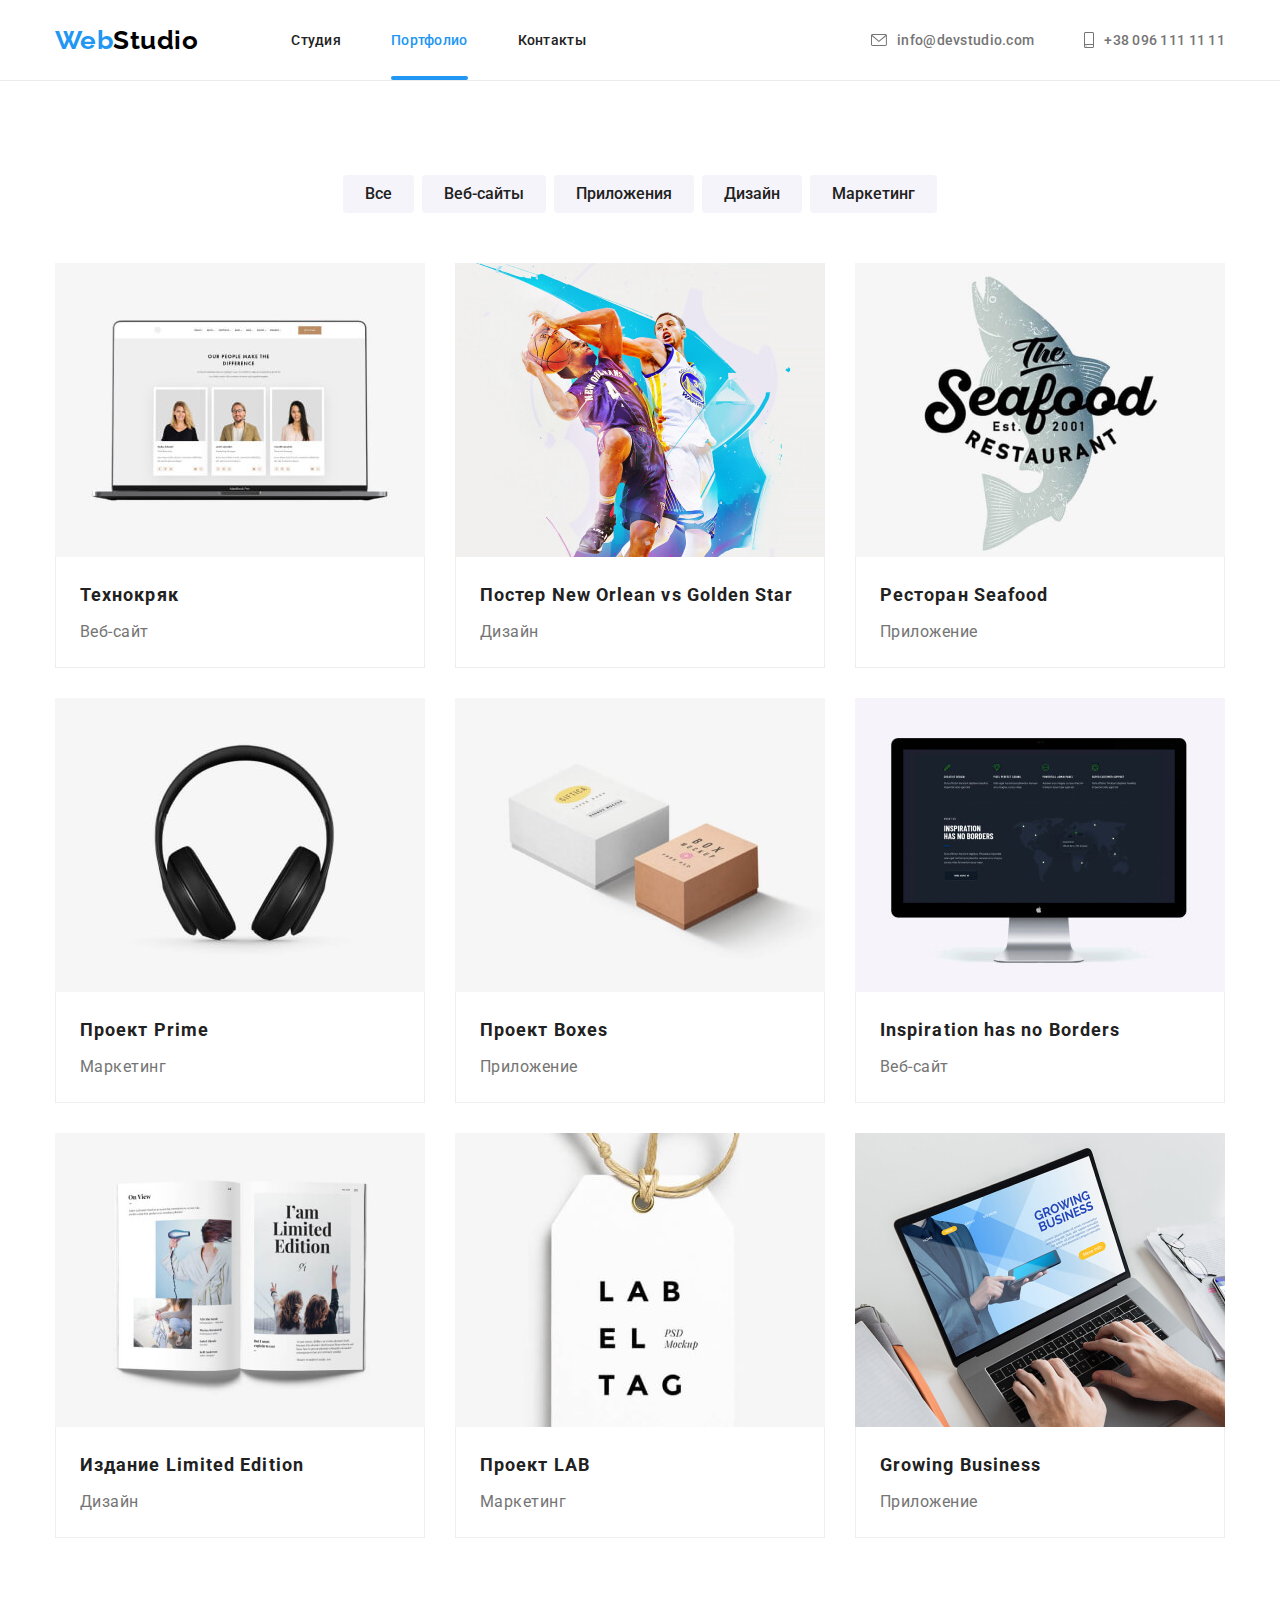
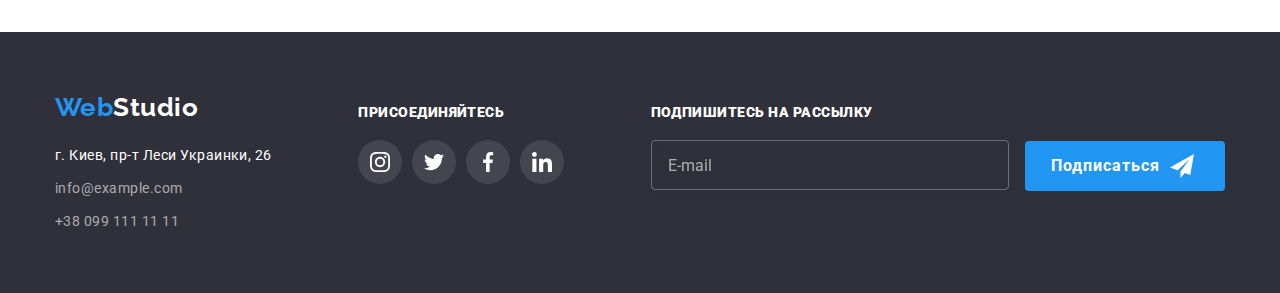
==== portfolio.html @ c1cb2817 "first commit" ====
<!DOCTYPE html>
<html lang="ru">

<head>
  <meta charset="UTF-8" />
  <meta name="viewport" content="width=device-width, initial-scale=1.0" />
  <title>WebStudio</title>
  <link rel="stylesheet" href="https://cdnjs.cloudflare.com/ajax/libs/modern-normalize/1.0.0/modern-normalize.css">
  <link href="https://fonts.googleapis.com/css2?family=Raleway:wght@700&family=Roboto:wght@400;500;700;900&display=swap"
    rel="stylesheet">
  <link rel="stylesheet" href="./css/portfolio.min.css">
</head>

<body>
  <!-- Header -->
  <header class="header">
    <div class="container">
      <nav class="site-nav">
        <a class="logo" href="./index.html" aria-label="логотип вэб студии">Web<span
            class="logo-header">Studio</span></a>
        <ul class="list list-nav">
          <li class="item">
            <a class="link not-current" href="./index.html">Студия</a>
          </li>
          <li class="item">
            <a class="link current" href="./portfolio.html">Портфолио</a>
          </li>
          <li class="item">
            <a class="link not-current" href="">Контакты</a>
          </li>
        </ul>
      </nav>
      <address class="address address-link">
        <ul class="list address-list">
          <li class="item">
            <a class="link" href="mailto:info@devstudio.com">
              <svg class="header-icon" width="16" height="12">
                <use href="./images/sprite.svg#mail"></use>
              </svg>
              info@devstudio.com
            </a>
          </li>
          <li class="item">
            <a class="link" href="tel:+380961111111">
              <svg class="header-icon" width="10" height="16">
                <use href="./images/sprite.svg#phone"></use>
              </svg>
              +38 096 111 11 11
            </a>
          </li>
        </ul>
      </address>
    </div>
  </header>
  <!-- End header -->
  <main>
    <!-- Portfolio -->
    <section class="section">
      <div class="container">
        <h1 class="visually-hidden">Портфолио</h1>
        <ul class="list portfolio-filtrs">
          <li class="item"><button class="button-portfolio" aria-label="Все" type="button">Все</button></li>
          <li class="item"><button class="button-portfolio" aria-label="Веб-сайты" type="button">Веб-сайты</button></li>
          <li class="item"><button class="button-portfolio" aria-label="Приложения" type="button">Приложения</button>
          </li>
          <li class="item"><button class="button-portfolio" aria-label="Дизайн" type="button">Дизайн</button></li>
          <li class="item"><button class="button-portfolio" aria-label="Маркетинг" type="button">Маркетинг</button></li>
        </ul>
        <ul class="list portfolio-list">
          <li class="item">
            <a class="link portfolio-link" href="" target="_blank" aria-label="Веб-сайт Технокряк">
              <div class="portfolio-wrapper">
                <img src="./images/portfolio/tehnokryak.jpg" alt="Веб-сайт Технокряк" width="370" height="294" />
                <div class="overlay">
                  <p>
                    Технокряк это современная площадка распространения коронавируса. Компании используют эту платформу
                    для
                    цифрового
                    шпионажа и атак на защищённые сервера конкурентов.
                  </p>
                </div>
              </div>
              <div class="portfolio-card">
                <h2 class="portfolio-title">Технокряк</h2>
                <p class="portfolio-subtitle">Веб-сайт</p>
              </div>
            </a>
          </li>
          <li class="item">
            <a class="link portfolio-link" href="" target="_blank"
              aria-label="Дизайн постера под матч баскетбольных команд">
              <div class="portfolio-wrapper">
                <img src="./images/portfolio/poster.jpg" alt="постер матча баскетбольных команд" width="370"
                  height="294" />
                <div class="overlay">
                  <p>
                    Lorem ipsum dolor sit amet consectetur adipisicing elit. Nemo repellat commodi repudiandae sapiente
                    ipsam sed laudantium maiores unde odit ut inventore, nihil nam possimus? Suscipit.
                  </p>
                </div>
              </div>
              <div class="portfolio-card">
                <h2 class="portfolio-title">Постер <span lang="en">New Orlean vs Golden Star</span></h2>
                <p class="portfolio-subtitle">Дизайн</p>
              </div>
            </a>
          </li>
          <li class="item">
            <a class="link portfolio-link" href="" target="_blank"
              aria-label="разработка приложения для ресторана морской еды">
              <div class="portfolio-wrapper">
                <img src="./images/portfolio/restaurant.jpg" alt="эмблема ресторана морской еды" width="370"
                  height="294" />
                <div class="overlay">
                  <p>Lorem ipsum dolor sit, amet consectetur adipisicing elit. Possimus dolor eaque eum sapiente minima
                    ipsa odit! Unde laboriosam perferendis deleniti ex, fugit laborum! Debitis, voluptatem asperiores.
                  </p>
                </div>
              </div>
              <div class="portfolio-card">
                <h2 class="portfolio-title">Ресторан <span lang="en">Seafood</span></h2>
                <p class="portfolio-subtitle">Приложение</p>
              </div>
            </a>
          </li>
          <li class="item">
            <a class="link portfolio-link" href="" target="_blank" aria-label="разработка маркетинга для проекта прайм">
              <div class="portfolio-wrapper">
                <img src="./images/portfolio/prime.jpg" alt="фото наушников" width="370" height="294" />
                <div class="overlay">
                  <p>Lorem ipsum dolor sit amet consectetur adipisicing elit. Dolor, excepturi error aspernatur,
                    voluptatibus, deleniti nihil in voluptate ex sunt earum iste minus consequuntur nam quidem repellat.
                  </p>
                </div>
              </div>
              <div class="portfolio-card">
                <h2 class="portfolio-title">Проект <span lang="en">Prime</span> </h2>
                <p class="portfolio-subtitle">Маркетинг</p>
              </div>
            </a>
          </li>
          <li class="item">
            <a class="link portfolio-link" href="" target="_blank"
              aria-label="разработка приложения для дизайна коробок">
              <div class="portfolio-wrapper">
                <img src="./images/portfolio/boxes.jpg" alt="фото дизайнерский коробок" width="370" height="294" />
                <div class="overlay">
                  <p>Lorem ipsum dolor sit amet consectetur adipisicing elit. Maxime repellendus consequatur quasi
                    beatae ea officiis debitis, ullam soluta. Quas atque est a fugit, sunt omnis assumenda?</p>
                </div>
              </div>
              <div class="portfolio-card">
                <h2 class="portfolio-title">Проект <span lang="en">Boxes</span></h2>
                <p class="portfolio-subtitle">Приложение</p>
              </div>
            </a>
          </li>
          <li class="item">
            <a class="link portfolio-link" href="" target="_blank" aria-label="разработка коропоративного вэб сайта">
              <div class="portfolio-wrapper">
                <img src="./images/portfolio/inspiration.jpg" alt="разработка вэб сайта" width="370" height="294" />
                <div class="overlay">
                  <p>Lorem ipsum dolor sit amet consectetur adipisicing elit. Nulla minus perferendis quos atque
                    similique veritatis pariatur temporibus id iste? Inventore earum dolore eum, quas ipsum dicta.</p>
                </div>
              </div>
              <div class="portfolio-card">
                <h2 class="portfolio-title" lang="en">Inspiration has no Borders</h2>
                <p class="portfolio-subtitle">Веб-сайт</p>
              </div>
            </a>
          </li>
          <li class="item">
            <a class="link portfolio-link" href="" target="_blank" aria-label="разработка дизайна книги">
              <div class="portfolio-wrapper">
                <img src="./images/portfolio/limited-edition.jpg" alt="дизайн книги" width="370" height="294" />
                <div class="overlay">
                  <p>Lorem ipsum dolor sit amet consectetur adipisicing elit. Ducimus, dolorum amet culpa totam porro
                    laborum distinctio reiciendis laboriosam ut maiores quo odit rerum beatae harum animi.</p>
                </div>
              </div>
              <div class="portfolio-card">
                <h2 class="portfolio-title">Издание <span lang="en">Limited Edition</span></h2>
                <p class="portfolio-subtitle">Дизайн</p>
              </div>
            </a>
          </li>
          <li class="item">
            <a class="link portfolio-link" href="" target="_blank" aria-label="разработка маркетингового проэкта лаб">
              <div class="portfolio-wrapper">
                <img src="./images/portfolio/lab.jpg" alt="дизайн маркетингового проекта" width="370" height="294" />
                <div class="overlay">
                  <p>Lorem ipsum dolor sit amet consectetur adipisicing elit. Vitae tenetur quis animi natus id quidem
                    ab dolor, iure rerum maiores quo sit unde incidunt fuga hic!</p>
                </div>
              </div>
              <div class="portfolio-card">
                <h2 class="portfolio-title">Проект <span lang="en">LAB</span></h2>
                <p class="portfolio-subtitle">Маркетинг</p>
              </div>
            </a>
          </li>
          <li class="item">
            <a class="link portfolio-link" href="" target="_blank" aria-label="разработка бизнесс приложения">
              <div class="portfolio-wrapper">
                <img src="./images/portfolio/crowing-business.jpg" alt="разработка приложения для бизнесса" width="370"
                  height="294" />
                <div class="overlay">
                  <p>Lorem ipsum dolor sit amet consectetur adipisicing elit. Incidunt modi consectetur, ad odio,
                    reiciendis non nobis accusamus quam voluptas distinctio ipsa. Eius qui nesciunt quisquam
                    exercitationem.</p>
                </div>
              </div>
              <div class="portfolio-card">
                <h2 class="portfolio-title" lang="en">Growing Business</h2>
                <p class="portfolio-subtitle">Приложение</p>
              </div>
            </a>
          </li>
        </ul>
      </div>
    </section>
  </main>
  <!-- Footer -->
  <footer class="footer">
    <div class="container">
      <div class="footer-address">
        <a class="logo" href="./index.html" aria-label="логотип вэб студии">Web<span
            class="logo-footer">Studio</span></a>
        <address class="address">
          <ul class="list">
            <li class="item">
              <a class="link map" href="https://goo.gl/maps/pGN7DzXUrCDLFUqRA" target="_blank">г. Киев, пр-т Леси
                Украинки,
                26</a>
            </li>
            <li class="item">
              <a class="link" href="mailto:info@example.com">info@example.com</a>
            </li>
            <li class="item">
              <a class="link" href="tel:+380991111111">+38 099 111 11 11</a>
            </li>
          </ul>
        </address>
      </div>
      <div class="footer-social-list">
        <h2 class="footer-subtitle">
          <b>присоединяйтесь</b>
        </h2>
        <ul class="list footer-list">
          <li class="item">
            <a class=" link footer-social-link" href="https://www.instagram.com/?hl=uk" target="_blank">
              <svg class="footer-link-svg">
                <use href="./images/sprite.svg#instagram"></use>
              </svg>
            </a>
          </li>
          <li class="item">
            <a class=" link footer-social-link" href="https://twitter.com/?lang=uk" target="_blank">
              <svg class="footer-link-svg">
                <use href="./images/sprite.svg#twitter"></use>
              </svg>
            </a>
          </li>
          <li class="item">
            <a class=" link footer-social-link" href="https://uk-ua.facebook.com/" target="_blank">
              <svg class="footer-link-svg">
                <use href="./images/sprite.svg#facebook"></use>
              </svg>
            </a>
          </li>
          <li class="item">
            <a class=" link footer-social-link" href="https://www.linkedin.com/" target="_blank">
              <svg class="footer-link-svg">
                <use href="./images/sprite.svg#linkedin"></use>
              </svg>
            </a>
          </li>
        </ul>
      </div>
      <div class="footer-form">
        <h2 class="footer-subtitle">
          <b>Подпишитесь на рассылку</b>
        </h2>
        <div class="footer-wrapper">
          <form action="#">
            <label>
              <input class="form-input" type="email" name="mail" placeholder="E-mail">
            </label>
            <button class="button" type="submit">Подписаться</button>
          </form>
        </div>
      </div>
    </div>
  </footer>
  <!-- End footer -->
</body>

</html>
---- css/portfolio.min.css ----
body{font-family:"Roboto",sans-serif;font-style:normal;letter-spacing:0.03em}.container,.button{margin-left:auto;margin-right:auto}.visually-hidden{position:absolute;width:1px;height:1px;margin:-1px;border:0;padding:0;white-space:nowrap;clip-path:inset(100%);clip:rect(0 0 0 0);overflow:hidden}*,*::before,*::after{margin:0;padding:0}body{font-family:"Roboto",sans-serif}img{display:block}.list{list-style:none}.link{text-decoration:none}.address{font-style:normal}.section{padding-top:94px;padding-bottom:94px;background-color:#fff}.container{max-width:1200px;padding-right:15px;padding-left:15px}.logo{font-family:"Raleway",sans-serif;font-weight:700;font-size:26px;line-height:1.19231;color:#2196f3;text-decoration:none}.logo-header{color:#000000}.logo-footer{color:#fff}.title{font-weight:700;font-size:36px;line-height:1.16667;text-align:center;color:#212121;margin-bottom:50px}.button{display:block;background-color:#2196f3;font-weight:700;font-size:16px;line-height:1.875;letter-spacing:0.06em;padding:10px 32px;border-radius:4px;border:none;color:#fff}.header{border-bottom:1px solid #ececec;background-color:#fff}.header .container{display:flex;align-items:center;justify-content:space-between}.header .logo{padding-top:20px;padding-bottom:20px;margin-top:auto;margin-bottom:auto;margin-right:93px}.site-nav{display:flex}.site-nav .link{display:block;padding-top:32px;color:#212121;font-weight:500;font-size:14px;line-height:1.14286;letter-spacing:0.02em;transition:color 250ms cubic-bezier(0.4, 0, 0.2, 1)}.site-nav .link.current{color:#2196f3}.site-nav .link.not-current{padding-bottom:32px}.site-nav .link:hover,.site-nav .link:focus{color:#2196f3}.list-nav{display:flex}.list-nav .current::after{content:"";display:block;height:4px;width:100%;margin-top:28px;background-color:#2196f3;border-radius:2px}.list-nav .item:not(:last-child){margin-right:50px}.address-list{display:flex;margin-left:auto}.address-list .item:not(:first-child){margin-left:50px}.address-list .link{display:flex;align-items:center;padding-top:20px;padding-bottom:20px;color:#757575;font-weight:500;font-size:14px;line-height:1.14286;letter-spacing:0.02em;transition:color 250ms cubic-bezier(0.4, 0, 0.2, 1)}.address-list .link:hover,.address-list .link:focus{color:#2196f3}.header-icon{margin-right:10px;fill:currentColor}.button-portfolio{display:block;color:#212121;background-color:#f5f4fa;font-weight:500;font-size:16px;line-height:1.625;padding:6px 22px;text-decoration:none;border-radius:4px;border:none;transition:background-color 250ms cubic-bezier(0.4, 0, 0.2, 1),color 250ms cubic-bezier(0.4, 0, 0.2, 1)}.button-portfolio:hover,.button-portfolio:focus{cursor:pointer;background-color:#2196f3;color:#fff}.portfolio-filtrs{display:flex;justify-content:center;margin-bottom:50px}.portfolio-filtrs .item:not(:last-child){margin-right:8px}.portfolio-list{display:flex;flex-wrap:wrap}.portfolio-list .item:not(:nth-last-child(-n+3)){margin-bottom:30px}.portfolio-list .item:not(:nth-child(3n)){margin-right:30px}.portfolio-title{margin-bottom:4px;font-weight:700;font-size:18px;line-height:2;letter-spacing:0.06em;color:#212121}.portfolio-subtitle{font-weight:400;font-size:16px;line-height:1.875;color:#757575}.portfolio-card{padding-top:20px;padding-right:24px;padding-left:24px;padding-bottom:20px;border-left:1px solid #eeeeee;border-right:1px solid #eeeeee;border-bottom:1px solid #eeeeee}.portfolio-link{transition:box-shadow 250ms cubic-bezier(0.4, 0, 0.2, 1)}.portfolio-link:hover,.portfolio-link:focus{display:block;box-shadow:0px 1px 1px rgba(0,0,0,0.12),0px 4px 4px rgba(0,0,0,0.06),1px 4px 6px rgba(0,0,0,0.16)}.portfolio-link:hover .overlay,.portfolio-link:focus .overlay{transform:translateY(0%);opacity:1}.portfolio-wrapper{position:relative;overflow:hidden}.overlay{position:absolute;top:0;left:0;right:0;bottom:0;transform:translateY(100%);transition:transform 250ms cubic-bezier(0.4, 0, 0.2, 1),opacity 250ms cubic-bezier(0.4, 0, 0.2, 1);opacity:0;pointer-events:none;padding:63px 24px;background-color:rgba(33,150,243,0.9)}.overlay p{font-weight:400;font-size:18px;line-height:1.55556;color:#fff}.footer{background-color:#2f303a}.footer .container{display:flex;justify-content:space-between}.footer .logo{display:block;margin-bottom:20px}.footer .item:not(:last-child){margin-bottom:9px}.footer .link{font-weight:400;font-size:14px;line-height:1.71429;color:rgba(255,255,255,0.6)}.footer .link.map{color:#fff}.footer .form-input{width:358px;height:50px;padding:15px 16px;background-color:transparent;border:1px solid rgba(255,255,255,0.3);filter:drop-shadow(0px 4px 4px rgba(0,0,0,0.15));border-radius:4px;color:#fff;margin-right:12px}.footer .form-input::placeholder{color:rgba(255,255,255,0.6)}.footer .form-input:focus{background-color:transparent;border:1px solid rgba(255,255,255,0.3);filter:drop-shadow(0px 4px 4px rgba(0,0,0,0.15));border-radius:4px;color:#fff}.footer .button{width:200px;display:inline-flex;align-items:center;padding:10px 26px}.footer .button::after{content:"";width:24px;height:24px;background-image:url(../images/icon-send.svg);background-repeat:no-repeat;margin-left:10px}.footer-address{padding-top:60px;padding-bottom:60px}.footer-subtitle{display:block;margin-bottom:20px;text-transform:uppercase;font-weight:700;font-size:14px;line-height:1.14286;color:#fff}.footer-list{display:flex;justify-content:space-between}.footer-social-list{padding-top:72px;padding-bottom:100px}.footer-social-list .item:not(:last-child){margin-right:10px}.footer-link-svg{width:20px;height:20px;fill:#fff}.footer-social-link{display:flex;align-items:center;justify-content:center;width:44px;height:44px;background:rgba(255,255,255,0.1);border-radius:50%;transition:background-color 250ms cubic-bezier(0.4, 0, 0.2, 1)}.footer-social-link:hover,.footer-social-link:focus{background-color:#2196f3}.footer-form{padding-top:72px;padding-bottom:94px}.footer-wrapper{display:flex}
/*# sourceMappingURL=portfolio.min.css.map */
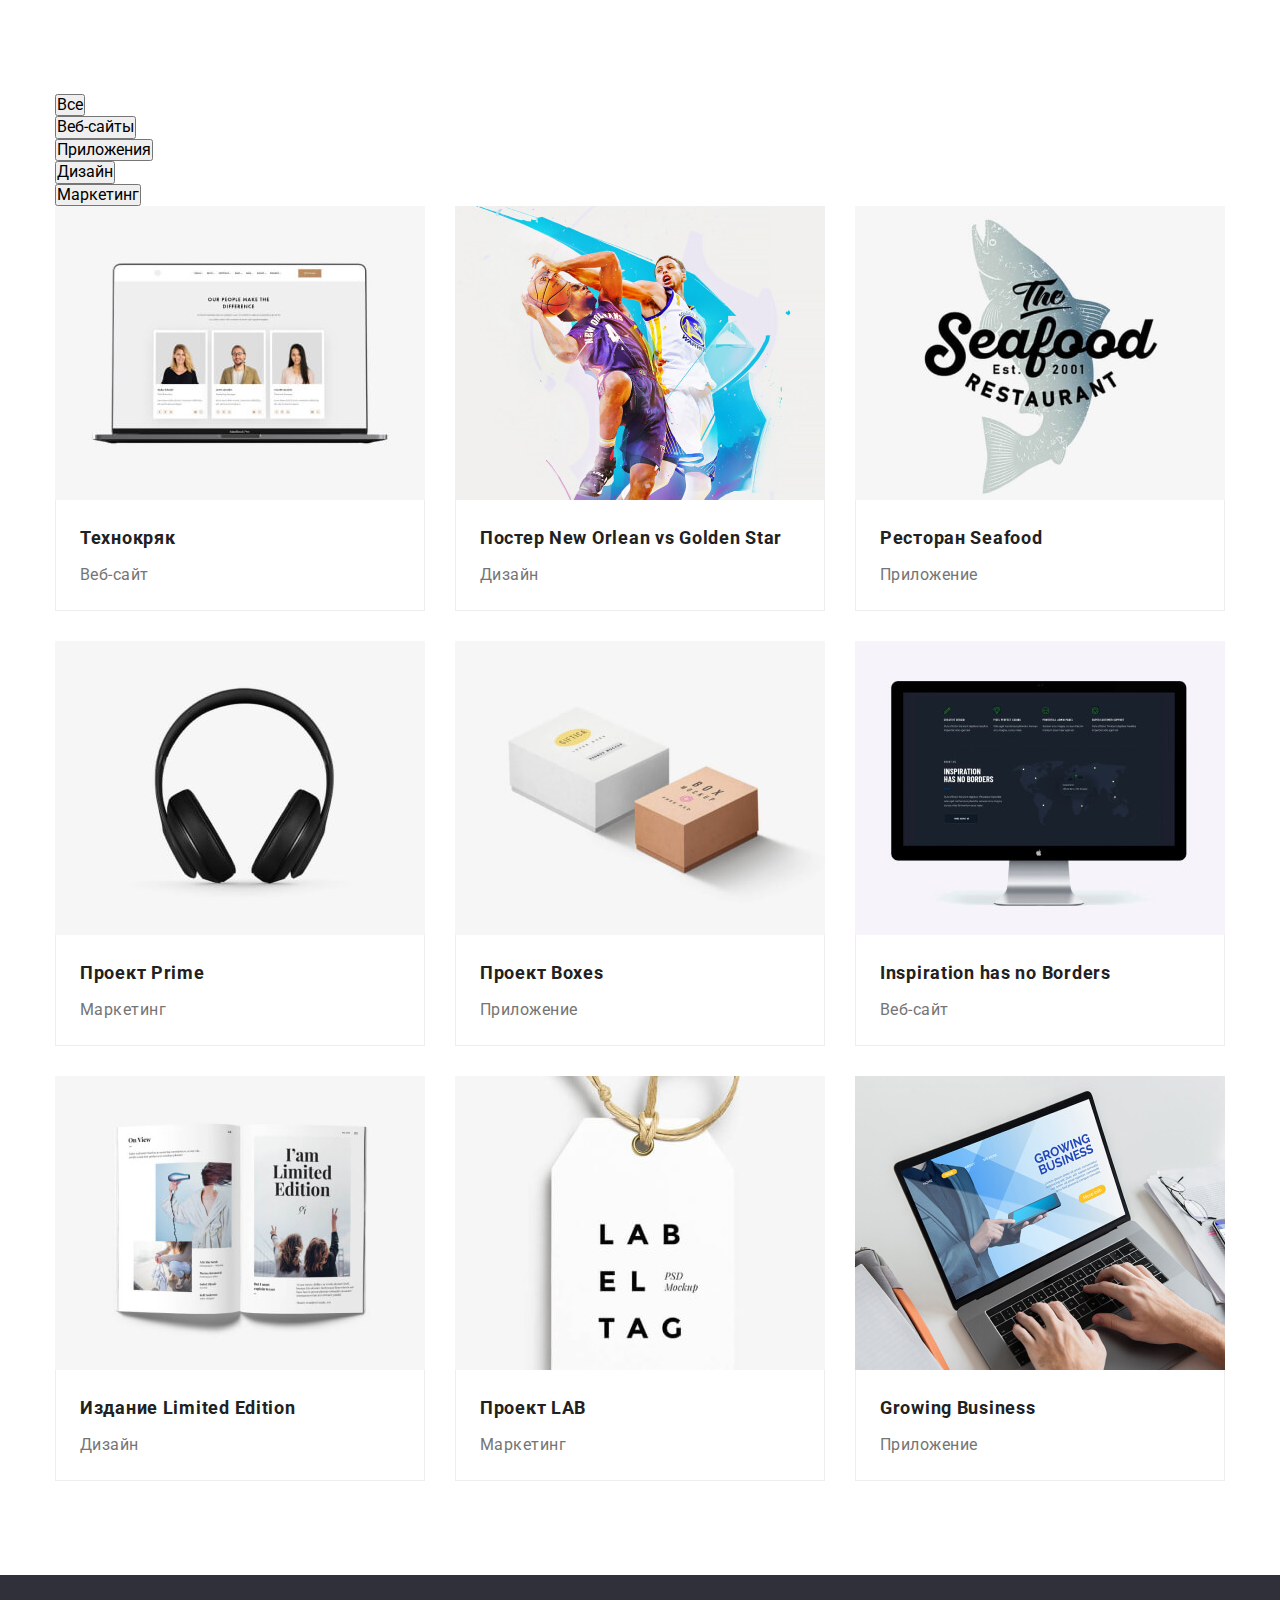
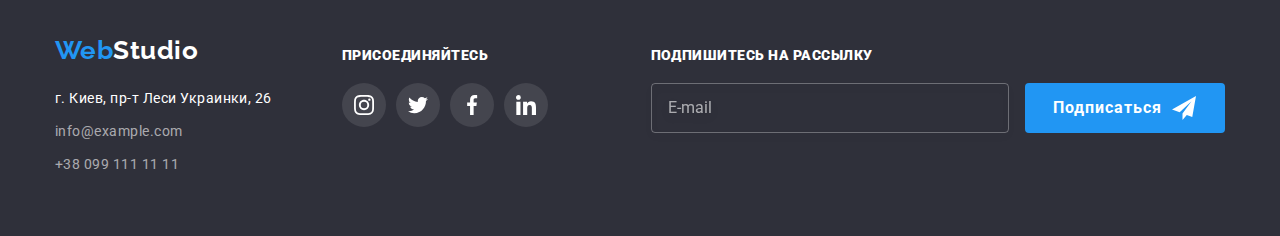
==== commit 0552d542: "do not finish" ====
--- a/portfolio.html
+++ b/portfolio.html
@@ -13,7 +13,7 @@
 
 <body>
   <!-- Header -->
-  <header class="header">
+  <!-- <header class="header">
     <div class="container">
       <nav class="site-nav">
         <a class="logo" href="./index.html" aria-label="логотип вэб студии">Web<span
@@ -51,7 +51,7 @@
         </ul>
       </address>
     </div>
-  </header>
+  </header> -->
   <!-- End header -->
   <main>
     <!-- Portfolio -->
@@ -68,9 +68,10 @@
         </ul>
         <ul class="list portfolio-list">
           <li class="item">
-            <a class="link portfolio-link" href="" target="_blank" aria-label="Веб-сайт Технокряк">
-              <div class="portfolio-wrapper">
-                <img src="./images/portfolio/tehnokryak.jpg" alt="Веб-сайт Технокряк" width="370" height="294" />
+            <a class="link portfolio-link" href="" target="_blank" rel="noreferrer noopener"
+              aria-label="Веб-сайт Технокряк">
+              <div class="portfolio-wrapper">
+                <img src="./images/portfolio/tehnokryak.jpg" alt="Веб-сайт Технокряк" height="294" />
                 <div class="overlay">
                   <p>
                     Технокряк это современная площадка распространения коронавируса. Компании используют эту платформу
@@ -87,11 +88,10 @@
             </a>
           </li>
           <li class="item">
-            <a class="link portfolio-link" href="" target="_blank"
+            <a class="link portfolio-link" href="" target="_blank" rel="noreferrer noopener"
               aria-label="Дизайн постера под матч баскетбольных команд">
               <div class="portfolio-wrapper">
-                <img src="./images/portfolio/poster.jpg" alt="постер матча баскетбольных команд" width="370"
-                  height="294" />
+                <img src="./images/portfolio/poster.jpg" alt="постер матча баскетбольных команд" height="294" />
                 <div class="overlay">
                   <p>
                     Lorem ipsum dolor sit amet consectetur adipisicing elit. Nemo repellat commodi repudiandae sapiente
@@ -106,11 +106,10 @@
             </a>
           </li>
           <li class="item">
-            <a class="link portfolio-link" href="" target="_blank"
+            <a class="link portfolio-link" href="" target="_blank" rel="noreferrer noopener"
               aria-label="разработка приложения для ресторана морской еды">
               <div class="portfolio-wrapper">
-                <img src="./images/portfolio/restaurant.jpg" alt="эмблема ресторана морской еды" width="370"
-                  height="294" />
+                <img src="./images/portfolio/restaurant.jpg" alt="эмблема ресторана морской еды" height="294" />
                 <div class="overlay">
                   <p>Lorem ipsum dolor sit, amet consectetur adipisicing elit. Possimus dolor eaque eum sapiente minima
                     ipsa odit! Unde laboriosam perferendis deleniti ex, fugit laborum! Debitis, voluptatem asperiores.
@@ -124,9 +123,10 @@
             </a>
           </li>
           <li class="item">
-            <a class="link portfolio-link" href="" target="_blank" aria-label="разработка маркетинга для проекта прайм">
-              <div class="portfolio-wrapper">
-                <img src="./images/portfolio/prime.jpg" alt="фото наушников" width="370" height="294" />
+            <a class="link portfolio-link" href="" target="_blank" rel="noreferrer noopener"
+              aria-label="разработка маркетинга для проекта прайм">
+              <div class="portfolio-wrapper">
+                <img src="./images/portfolio/prime.jpg" alt="фото наушников" height="294" />
                 <div class="overlay">
                   <p>Lorem ipsum dolor sit amet consectetur adipisicing elit. Dolor, excepturi error aspernatur,
                     voluptatibus, deleniti nihil in voluptate ex sunt earum iste minus consequuntur nam quidem repellat.
@@ -140,10 +140,10 @@
             </a>
           </li>
           <li class="item">
-            <a class="link portfolio-link" href="" target="_blank"
+            <a class="link portfolio-link" href="" target="_blank" rel="noreferrer noopener"
               aria-label="разработка приложения для дизайна коробок">
               <div class="portfolio-wrapper">
-                <img src="./images/portfolio/boxes.jpg" alt="фото дизайнерский коробок" width="370" height="294" />
+                <img src="./images/portfolio/boxes.jpg" alt="фото дизайнерский коробок" height="294" />
                 <div class="overlay">
                   <p>Lorem ipsum dolor sit amet consectetur adipisicing elit. Maxime repellendus consequatur quasi
                     beatae ea officiis debitis, ullam soluta. Quas atque est a fugit, sunt omnis assumenda?</p>
@@ -156,9 +156,10 @@
             </a>
           </li>
           <li class="item">
-            <a class="link portfolio-link" href="" target="_blank" aria-label="разработка коропоративного вэб сайта">
-              <div class="portfolio-wrapper">
-                <img src="./images/portfolio/inspiration.jpg" alt="разработка вэб сайта" width="370" height="294" />
+            <a class="link portfolio-link" href="" target="_blank" rel="noreferrer noopener"
+              aria-label="разработка коропоративного вэб сайта">
+              <div class="portfolio-wrapper">
+                <img src="./images/portfolio/inspiration.jpg" alt="разработка вэб сайта" height="294" />
                 <div class="overlay">
                   <p>Lorem ipsum dolor sit amet consectetur adipisicing elit. Nulla minus perferendis quos atque
                     similique veritatis pariatur temporibus id iste? Inventore earum dolore eum, quas ipsum dicta.</p>
@@ -173,7 +174,7 @@
           <li class="item">
             <a class="link portfolio-link" href="" target="_blank" aria-label="разработка дизайна книги">
               <div class="portfolio-wrapper">
-                <img src="./images/portfolio/limited-edition.jpg" alt="дизайн книги" width="370" height="294" />
+                <img src="./images/portfolio/limited-edition.jpg" alt="дизайн книги" height="294" />
                 <div class="overlay">
                   <p>Lorem ipsum dolor sit amet consectetur adipisicing elit. Ducimus, dolorum amet culpa totam porro
                     laborum distinctio reiciendis laboriosam ut maiores quo odit rerum beatae harum animi.</p>
@@ -186,9 +187,10 @@
             </a>
           </li>
           <li class="item">
-            <a class="link portfolio-link" href="" target="_blank" aria-label="разработка маркетингового проэкта лаб">
-              <div class="portfolio-wrapper">
-                <img src="./images/portfolio/lab.jpg" alt="дизайн маркетингового проекта" width="370" height="294" />
+            <a class="link portfolio-link" href="" target="_blank" rel="noreferrer noopener"
+              aria-label="разработка маркетингового проэкта лаб">
+              <div class="portfolio-wrapper">
+                <img src="./images/portfolio/lab.jpg" alt="дизайн маркетингового проекта" height="294" />
                 <div class="overlay">
                   <p>Lorem ipsum dolor sit amet consectetur adipisicing elit. Vitae tenetur quis animi natus id quidem
                     ab dolor, iure rerum maiores quo sit unde incidunt fuga hic!</p>
@@ -201,9 +203,10 @@
             </a>
           </li>
           <li class="item">
-            <a class="link portfolio-link" href="" target="_blank" aria-label="разработка бизнесс приложения">
-              <div class="portfolio-wrapper">
-                <img src="./images/portfolio/crowing-business.jpg" alt="разработка приложения для бизнесса" width="370"
+            <a class="link portfolio-link" href="" target="_blank" rel="noreferrer noopener"
+              aria-label="разработка бизнесс приложения">
+              <div class="portfolio-wrapper">
+                <img src="./images/portfolio/crowing-business.jpg" alt="разработка приложения для бизнесса"
                   height="294" />
                 <div class="overlay">
                   <p>Lorem ipsum dolor sit amet consectetur adipisicing elit. Incidunt modi consectetur, ad odio,
@@ -224,59 +227,66 @@
   <!-- Footer -->
   <footer class="footer">
     <div class="container">
-      <div class="footer-address">
-        <a class="logo" href="./index.html" aria-label="логотип вэб студии">Web<span
-            class="logo-footer">Studio</span></a>
-        <address class="address">
-          <ul class="list">
+      <div class="footer-wrap">
+        <div class="footer-address">
+          <a class="logo" href="./index.html" aria-label="логотип вэб студии">Web<span
+              class="logo-footer">Studio</span></a>
+          <address class="address">
+            <ul class="list">
+              <li class="item">
+                <a class="link map" href="https://goo.gl/maps/pGN7DzXUrCDLFUqRA" target="_blank"
+                  rel="noreferrer noopener">г. Киев, пр-т Леси
+                  Украинки,
+                  26</a>
+              </li>
+              <li class="item">
+                <a class="link" href="mailto:info@example.com">info@example.com</a>
+              </li>
+              <li class="item">
+                <a class="link" href="tel:+380991111111">+38 099 111 11 11</a>
+              </li>
+            </ul>
+          </address>
+        </div>
+        <div class="footer-social-list">
+          <h2 class="footer-subtitle">
+            <b>присоединяйтесь</b>
+          </h2>
+          <ul class="list footer-list">
             <li class="item">
-              <a class="link map" href="https://goo.gl/maps/pGN7DzXUrCDLFUqRA" target="_blank">г. Киев, пр-т Леси
-                Украинки,
-                26</a>
+              <a class=" link footer-social-link" href="https://www.instagram.com/?hl=uk" target="_blank"
+                rel="noreferrer noopener">
+                <svg class="footer-link-svg">
+                  <use href="./images/sprite.svg#instagram"></use>
+                </svg>
+              </a>
             </li>
             <li class="item">
-              <a class="link" href="mailto:info@example.com">info@example.com</a>
+              <a class=" link footer-social-link" href="https://twitter.com/?lang=uk" target="_blank"
+                rel="noreferrer noopener">
+                <svg class="footer-link-svg">
+                  <use href="./images/sprite.svg#twitter"></use>
+                </svg>
+              </a>
             </li>
             <li class="item">
-              <a class="link" href="tel:+380991111111">+38 099 111 11 11</a>
+              <a class=" link footer-social-link" href="https://uk-ua.facebook.com/" target="_blank"
+                rel="noreferrer noopener">
+                <svg class="footer-link-svg">
+                  <use href="./images/sprite.svg#facebook"></use>
+                </svg>
+              </a>
+            </li>
+            <li class="item">
+              <a class=" link footer-social-link" href="https://www.linkedin.com/" target="_blank"
+                rel="noreferrer noopener">
+                <svg class="footer-link-svg">
+                  <use href="./images/sprite.svg#linkedin"></use>
+                </svg>
+              </a>
             </li>
           </ul>
-        </address>
-      </div>
-      <div class="footer-social-list">
-        <h2 class="footer-subtitle">
-          <b>присоединяйтесь</b>
-        </h2>
-        <ul class="list footer-list">
-          <li class="item">
-            <a class=" link footer-social-link" href="https://www.instagram.com/?hl=uk" target="_blank">
-              <svg class="footer-link-svg">
-                <use href="./images/sprite.svg#instagram"></use>
-              </svg>
-            </a>
-          </li>
-          <li class="item">
-            <a class=" link footer-social-link" href="https://twitter.com/?lang=uk" target="_blank">
-              <svg class="footer-link-svg">
-                <use href="./images/sprite.svg#twitter"></use>
-              </svg>
-            </a>
-          </li>
-          <li class="item">
-            <a class=" link footer-social-link" href="https://uk-ua.facebook.com/" target="_blank">
-              <svg class="footer-link-svg">
-                <use href="./images/sprite.svg#facebook"></use>
-              </svg>
-            </a>
-          </li>
-          <li class="item">
-            <a class=" link footer-social-link" href="https://www.linkedin.com/" target="_blank">
-              <svg class="footer-link-svg">
-                <use href="./images/sprite.svg#linkedin"></use>
-              </svg>
-            </a>
-          </li>
-        </ul>
+        </div>
       </div>
       <div class="footer-form">
         <h2 class="footer-subtitle">
@@ -287,7 +297,7 @@
             <label>
               <input class="form-input" type="email" name="mail" placeholder="E-mail">
             </label>
-            <button class="button" type="submit">Подписаться</button>
+            <button class="button" type="submit" aria-label="Кнопка подписаться на рассылку">Подписаться</button>
           </form>
         </div>
       </div>
--- a/css/portfolio.min.css
+++ b/css/portfolio.min.css
@@ -1,2 +1,2 @@
-body{font-family:"Roboto",sans-serif;font-style:normal;letter-spacing:0.03em}.container,.button{margin-left:auto;margin-right:auto}.visually-hidden{position:absolute;width:1px;height:1px;margin:-1px;border:0;padding:0;white-space:nowrap;clip-path:inset(100%);clip:rect(0 0 0 0);overflow:hidden}*,*::before,*::after{margin:0;padding:0}body{font-family:"Roboto",sans-serif}img{display:block}.list{list-style:none}.link{text-decoration:none}.address{font-style:normal}.section{padding-top:94px;padding-bottom:94px;background-color:#fff}.container{max-width:1200px;padding-right:15px;padding-left:15px}.logo{font-family:"Raleway",sans-serif;font-weight:700;font-size:26px;line-height:1.19231;color:#2196f3;text-decoration:none}.logo-header{color:#000000}.logo-footer{color:#fff}.title{font-weight:700;font-size:36px;line-height:1.16667;text-align:center;color:#212121;margin-bottom:50px}.button{display:block;background-color:#2196f3;font-weight:700;font-size:16px;line-height:1.875;letter-spacing:0.06em;padding:10px 32px;border-radius:4px;border:none;color:#fff}.header{border-bottom:1px solid #ececec;background-color:#fff}.header .container{display:flex;align-items:center;justify-content:space-between}.header .logo{padding-top:20px;padding-bottom:20px;margin-top:auto;margin-bottom:auto;margin-right:93px}.site-nav{display:flex}.site-nav .link{display:block;padding-top:32px;color:#212121;font-weight:500;font-size:14px;line-height:1.14286;letter-spacing:0.02em;transition:color 250ms cubic-bezier(0.4, 0, 0.2, 1)}.site-nav .link.current{color:#2196f3}.site-nav .link.not-current{padding-bottom:32px}.site-nav .link:hover,.site-nav .link:focus{color:#2196f3}.list-nav{display:flex}.list-nav .current::after{content:"";display:block;height:4px;width:100%;margin-top:28px;background-color:#2196f3;border-radius:2px}.list-nav .item:not(:last-child){margin-right:50px}.address-list{display:flex;margin-left:auto}.address-list .item:not(:first-child){margin-left:50px}.address-list .link{display:flex;align-items:center;padding-top:20px;padding-bottom:20px;color:#757575;font-weight:500;font-size:14px;line-height:1.14286;letter-spacing:0.02em;transition:color 250ms cubic-bezier(0.4, 0, 0.2, 1)}.address-list .link:hover,.address-list .link:focus{color:#2196f3}.header-icon{margin-right:10px;fill:currentColor}.button-portfolio{display:block;color:#212121;background-color:#f5f4fa;font-weight:500;font-size:16px;line-height:1.625;padding:6px 22px;text-decoration:none;border-radius:4px;border:none;transition:background-color 250ms cubic-bezier(0.4, 0, 0.2, 1),color 250ms cubic-bezier(0.4, 0, 0.2, 1)}.button-portfolio:hover,.button-portfolio:focus{cursor:pointer;background-color:#2196f3;color:#fff}.portfolio-filtrs{display:flex;justify-content:center;margin-bottom:50px}.portfolio-filtrs .item:not(:last-child){margin-right:8px}.portfolio-list{display:flex;flex-wrap:wrap}.portfolio-list .item:not(:nth-last-child(-n+3)){margin-bottom:30px}.portfolio-list .item:not(:nth-child(3n)){margin-right:30px}.portfolio-title{margin-bottom:4px;font-weight:700;font-size:18px;line-height:2;letter-spacing:0.06em;color:#212121}.portfolio-subtitle{font-weight:400;font-size:16px;line-height:1.875;color:#757575}.portfolio-card{padding-top:20px;padding-right:24px;padding-left:24px;padding-bottom:20px;border-left:1px solid #eeeeee;border-right:1px solid #eeeeee;border-bottom:1px solid #eeeeee}.portfolio-link{transition:box-shadow 250ms cubic-bezier(0.4, 0, 0.2, 1)}.portfolio-link:hover,.portfolio-link:focus{display:block;box-shadow:0px 1px 1px rgba(0,0,0,0.12),0px 4px 4px rgba(0,0,0,0.06),1px 4px 6px rgba(0,0,0,0.16)}.portfolio-link:hover .overlay,.portfolio-link:focus .overlay{transform:translateY(0%);opacity:1}.portfolio-wrapper{position:relative;overflow:hidden}.overlay{position:absolute;top:0;left:0;right:0;bottom:0;transform:translateY(100%);transition:transform 250ms cubic-bezier(0.4, 0, 0.2, 1),opacity 250ms cubic-bezier(0.4, 0, 0.2, 1);opacity:0;pointer-events:none;padding:63px 24px;background-color:rgba(33,150,243,0.9)}.overlay p{font-weight:400;font-size:18px;line-height:1.55556;color:#fff}.footer{background-color:#2f303a}.footer .container{display:flex;justify-content:space-between}.footer .logo{display:block;margin-bottom:20px}.footer .item:not(:last-child){margin-bottom:9px}.footer .link{font-weight:400;font-size:14px;line-height:1.71429;color:rgba(255,255,255,0.6)}.footer .link.map{color:#fff}.footer .form-input{width:358px;height:50px;padding:15px 16px;background-color:transparent;border:1px solid rgba(255,255,255,0.3);filter:drop-shadow(0px 4px 4px rgba(0,0,0,0.15));border-radius:4px;color:#fff;margin-right:12px}.footer .form-input::placeholder{color:rgba(255,255,255,0.6)}.footer .form-input:focus{background-color:transparent;border:1px solid rgba(255,255,255,0.3);filter:drop-shadow(0px 4px 4px rgba(0,0,0,0.15));border-radius:4px;color:#fff}.footer .button{width:200px;display:inline-flex;align-items:center;padding:10px 26px}.footer .button::after{content:"";width:24px;height:24px;background-image:url(../images/icon-send.svg);background-repeat:no-repeat;margin-left:10px}.footer-address{padding-top:60px;padding-bottom:60px}.footer-subtitle{display:block;margin-bottom:20px;text-transform:uppercase;font-weight:700;font-size:14px;line-height:1.14286;color:#fff}.footer-list{display:flex;justify-content:space-between}.footer-social-list{padding-top:72px;padding-bottom:100px}.footer-social-list .item:not(:last-child){margin-right:10px}.footer-link-svg{width:20px;height:20px;fill:#fff}.footer-social-link{display:flex;align-items:center;justify-content:center;width:44px;height:44px;background:rgba(255,255,255,0.1);border-radius:50%;transition:background-color 250ms cubic-bezier(0.4, 0, 0.2, 1)}.footer-social-link:hover,.footer-social-link:focus{background-color:#2196f3}.footer-form{padding-top:72px;padding-bottom:94px}.footer-wrapper{display:flex}
+body{font-family:"Roboto",sans-serif;font-style:normal;letter-spacing:0.03em}.container,.button{margin:0 auto}.visually-hidden{position:absolute;width:1px;height:1px;margin:-1px;border:0;padding:0;white-space:nowrap;clip-path:inset(100%);clip:rect(0 0 0 0);overflow:hidden}*,*::before,*::after{margin:0;padding:0}body{font-family:"Roboto",sans-serif}body.modal-open{overflow:hidden}img{display:block;max-width:100%;height:auto}.list{list-style:none}.link{text-decoration:none}.address{font-style:normal}.section{padding:60px 0;background-color:#fff}@media screen and (min-width: 1200px){.section{padding:94px 0}}.container{width:100%;padding:0 15px}@media screen and (min-width: 480px){.container{width:480px}}@media screen and (min-width: 768px){.container{width:768px}}@media screen and (min-width: 1200px){.container{width:1200px}}.logo{font-family:"Raleway",sans-serif;font-weight:700;font-size:24px;line-height:1.16667;color:#2196f3;text-decoration:none}@media screen and (min-width: 1200px){.logo{font-weight:700;font-size:26px;line-height:1.19231}}.logo-header{color:#000000}.logo-footer{color:#fff}.title{font-weight:700;font-size:28px;line-height:1.17857;text-align:center;color:#212121;margin-bottom:30px}@media screen and (min-width: 1200px){.title{font-weight:700;font-size:36px;line-height:1.16667;margin-bottom:50px}}.button{display:block;background-color:#2196f3;font-weight:700;font-size:16px;line-height:1.875;letter-spacing:0.06em;padding:10px 32px;border-radius:4px;border:none;color:#fff;cursor:pointer}.header{position:relative;border-bottom:1px solid #ececec;background-color:#fff}@media screen and (max-width: 767px){.header .logo{padding-top:16px;padding-bottom:16px}}@media screen and (min-width: 768px) and (max-width: 1199px){.header .logo{padding-top:26px;padding-bottom:26px;margin-right:88px}}@media screen and (min-width: 1200px){.header .logo{padding-top:24px;padding-bottom:25px;margin-right:93px}}.menu-button{display:block;margin-left:auto;outline:none;border:none;background-color:transparent}@media screen and (min-width: 768px){.menu-button{display:none}}.menu-button .icon-close-menu{display:none}.menu-button.is-open .icon-close-menu{display:block}.menu-button.is-open .icon-open-menu{display:none}.menu-container{background-color:#fff}@media screen and (max-width: 479px){.menu-container{padding:20px 46px}}@media screen and (min-width: 480px) and (max-width: 767px){.menu-container{padding:60px 140px}}@media screen and (max-width: 767px){.menu-container{display:none;position:absolute;top:100%;left:0;width:100%}.menu-container.is-open{display:block}}@media screen and (min-width: 768px){.menu-container{display:flex;justify-content:space-between;flex-grow:1}}.site-nav{display:flex}.site-nav .link{display:block;color:#212121;letter-spacing:0.02em;transition:color 250ms cubic-bezier(0.4, 0, 0.2, 1)}@media screen and (max-width: 767px){.site-nav .link{font-weight:500;font-size:18px;line-height:1.16667}}@media screen and (min-width: 768px){.site-nav .link{font-weight:500;font-size:14px;line-height:1.14286;padding-top:32px}}.site-nav .link.current{color:#2196f3}@media screen and (min-width: 768px){.site-nav .link.not-current{padding-bottom:32px}}.site-nav .link:hover,.site-nav .link:focus{color:#2196f3}@media screen and (max-width: 767px){.list-nav{text-align:center}}@media screen and (min-width: 768px){.list-nav{display:flex}}.list-nav .current::after{content:"";display:inline-block;height:4px;width:100%;background-color:#2196f3;border-radius:2px}@media screen and (min-width: 768px){.list-nav .current::after{margin-top:28px}}@media screen and (min-width: 768px){.list-nav .item:not(:last-child){margin-right:50px}}@media screen and (min-width: 768px){.list-nav .address-list{display:flex;margin-left:auto}}.list-nav .address-list .item:not(:first-child){margin-left:50px}.list-nav .address-list .link{display:flex;align-items:center;padding-top:20px;padding-bottom:20px;color:#757575;font-weight:500;font-size:14px;line-height:1.14286;letter-spacing:0.02em;transition:color 250ms cubic-bezier(0.4, 0, 0.2, 1)}.list-nav .address-list .link:hover,.list-nav .address-list .link:focus{color:#2196f3}.header-icon{margin-right:10px;fill:currentColor}@media screen and (max-width: 767px){.portfolio-list .item{display:block;width:100%;margin-left:auto;margin-right:auto}}@media screen and (min-width: 768px){.portfolio-list{display:flex;flex-wrap:wrap}}@media screen and (min-width: 768px) and (max-width: 1199px){.portfolio-list .item:nth-child(2n+1){margin-right:30px}.portfolio-list .item:nth-child(-n+8){margin-bottom:30px}}@media screen and (min-width: 768px){.portfolio-list .item{flex-basis:calc(100% / 2 - 15px)}}@media screen and (min-width: 1200px){.portfolio-list .item{flex-basis:calc(100% / 3 - 20px)}}@media screen and (min-width: 1200px){.portfolio-list .item:not(:nth-last-child(-n+3)){margin-bottom:30px}.portfolio-list .item:not(:nth-child(3n)){margin-right:30px}}.portfolio-title{margin-bottom:4px;font-weight:700;font-size:18px;line-height:2;letter-spacing:0.04em;color:#212121}.portfolio-subtitle{font-weight:400;font-size:16px;line-height:1.875;color:#757575}.portfolio-card{padding:20px 24px;border-left:1px solid #eeeeee;border-right:1px solid #eeeeee;border-bottom:1px solid #eeeeee}.portfolio-link{transition:box-shadow 250ms cubic-bezier(0.4, 0, 0.2, 1)}.portfolio-link:hover,.portfolio-link:focus{display:block;box-shadow:0px 1px 1px rgba(0,0,0,0.12),0px 4px 4px rgba(0,0,0,0.06),1px 4px 6px rgba(0,0,0,0.16)}.portfolio-link:hover .overlay,.portfolio-link:focus .overlay{transform:translateY(0%);opacity:1}.portfolio-wrapper{position:relative;overflow:hidden}.overlay{display:none}@media screen and (min-width: 1200px){.overlay .overlay{position:absolute;top:0;left:0;right:0;bottom:0;transform:translateY(100%);transition:transform 250ms cubic-bezier(0.4, 0, 0.2, 1),opacity 250ms cubic-bezier(0.4, 0, 0.2, 1);opacity:0;pointer-events:none;padding:63px 24px;background-color:rgba(33,150,243,0.9)}.overlay .overlay p{font-weight:400;font-size:18px;line-height:1.55556;color:#fff}}.footer{background-color:#2f303a;padding:60px 0}@media screen and (min-width: 1200px){.footer .container{display:flex;justify-content:space-between}}.footer .logo{display:block;margin-bottom:20px}.footer .item:not(:last-child){margin-bottom:8px}@media screen and (min-width: 1200px){.footer .item:not(:last-child){margin-bottom:9px}}.footer .link{font-weight:400;font-size:14px;line-height:1.71429;color:rgba(255,255,255,0.6)}.footer .map{color:#fff}@media screen and (max-width: 1199px){.footer-address{text-align:center;margin-bottom:60px}}@media screen and (min-width: 768px) and (max-width: 1199px){.footer-address{margin-left:60px}}@media screen and (min-width: 1200px){.footer-address{margin-right:70px}}.footer-subtitle{display:block;margin-bottom:20px;text-transform:uppercase;font-weight:700;font-size:14px;line-height:1.14286;color:#fff}.footer-list{display:flex;justify-content:center}@media screen and (max-width: 767px){.footer-social-list{text-align:center;margin-bottom:60px}}@media screen and (min-width: 768px) and (max-width: 1199px){.footer-social-list{text-align:center;margin-top:5px;margin-right:74px}}@media screen and (min-width: 1200px){.footer-social-list{margin-top:12px}}.footer-social-list .item:not(:last-child){margin-right:10px}.footer-social-link{display:flex;align-items:center;justify-content:center;width:44px;height:44px;background:rgba(255,255,255,0.1);border-radius:50%;transition:background-color 250ms cubic-bezier(0.4, 0, 0.2, 1)}.footer-social-link:hover,.footer-social-link:focus{background-color:#2196f3}.footer-link-svg{width:20px;height:20px;fill:#fff}@media screen and (max-width: 1199px){.footer-form{text-align:center}}@media screen and (min-width: 1200px){.footer-form{margin-top:12px}}@media screen and (min-width: 768px){.footer-wrap{display:flex}}@media screen and (min-width: 768px) and (max-width: 1199px){.footer-wrap{justify-content:space-between}}.footer-wrapper .form-input{height:50px;padding:15px 16px;background-color:transparent;border:1px solid rgba(255,255,255,0.3);filter:drop-shadow(0px 4px 4px rgba(0,0,0,0.15));border-radius:4px;color:#fff}@media screen and (max-width: 767px){.footer-wrapper .form-input{width:100%}}@media screen and (max-width: 1199px){.footer-wrapper .form-input{margin-bottom:20px}}@media screen and (min-width: 768px) and (max-width: 1199px){.footer-wrapper .form-input{width:450px}}@media screen and (min-width: 1200px){.footer-wrapper .form-input{width:358px;margin-right:12px}}.footer-wrapper .form-input::placeholder{color:rgba(255,255,255,0.6)}.footer-wrapper .form-input:focus{background-color:transparent;border:1px solid rgba(255,255,255,0.3);filter:drop-shadow(0px 4px 4px rgba(0,0,0,0.15));border-radius:4px;color:#fff}.footer-wrapper .button{width:200px;align-items:center;padding:10px 28px}@media screen and (max-width: 1199px){.footer-wrapper .button{display:flex}}@media screen and (min-width: 1200px){.footer-wrapper .button{display:inline-flex}}.footer-wrapper .button::after{content:"";width:24px;height:24px;background-image:url(../images/footer/icon-send.svg);background-repeat:no-repeat;margin-left:10px}
 /*# sourceMappingURL=portfolio.min.css.map */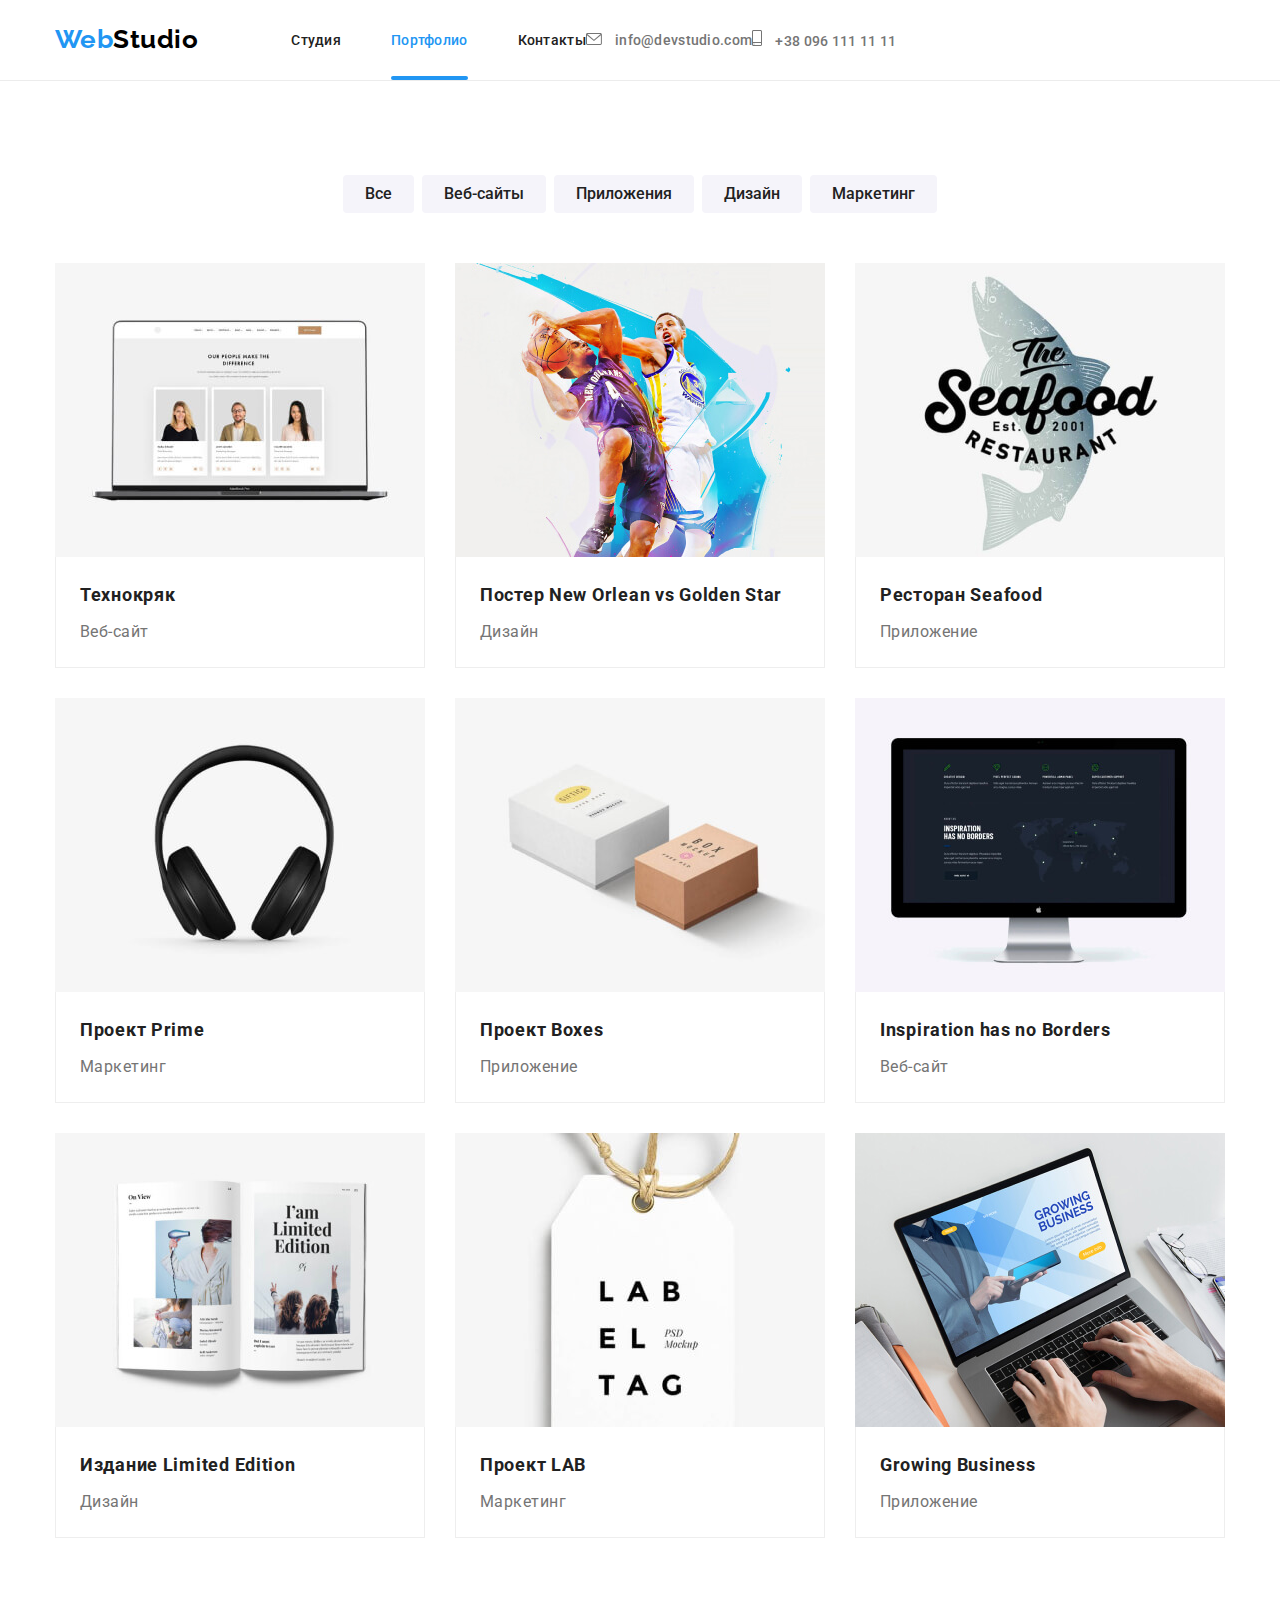
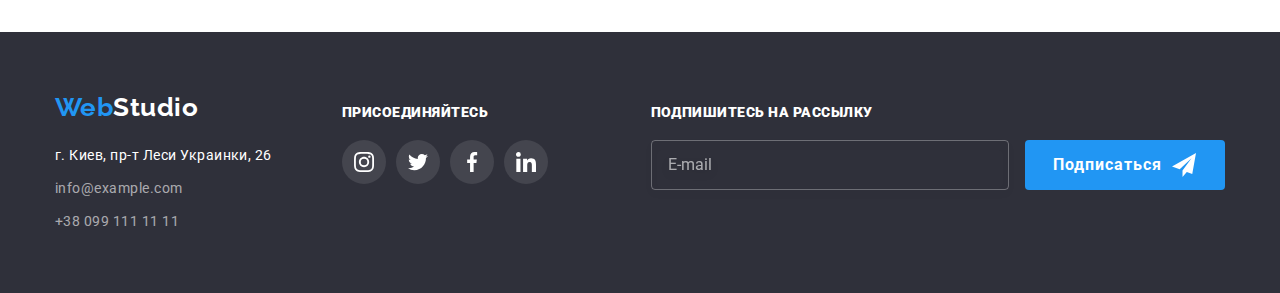
==== commit 9cd3eb89: "add new script" ====
--- a/portfolio.html
+++ b/portfolio.html
@@ -13,46 +13,58 @@
 
 <body>
   <!-- Header -->
-  <!-- <header class="header">
+  <header class="header">
     <div class="container">
       <nav class="site-nav">
         <a class="logo" href="./index.html" aria-label="логотип вэб студии">Web<span
             class="logo-header">Studio</span></a>
-        <ul class="list list-nav">
-          <li class="item">
-            <a class="link not-current" href="./index.html">Студия</a>
-          </li>
-          <li class="item">
-            <a class="link current" href="./portfolio.html">Портфолио</a>
-          </li>
-          <li class="item">
-            <a class="link not-current" href="">Контакты</a>
-          </li>
-        </ul>
+        <button type="button" class="menu-button" is-open aria-expanded="false" aria-controls="menu-container"
+          data-menu-button>
+          <svg width="40" height="40" aria-label="Переключатель мобильного меню">
+            <use class="icon-close-menu" href="./images/sprite.svg#close-menu"></use>
+            <use class="icon-open-menu" href="./images/sprite.svg#open-menu"></use>
+          </svg>
+        </button>
+        <div class="menu-container" id="menu-container" data-menu>
+          <div class="navigation">
+            <ul class="list list-nav">
+              <li class="item">
+                <a class="link not-current" href="./index.html">Студия</a>
+              </li>
+              <li class="item">
+                <a class="link current" href="./portfolio.html">Портфолио</a>
+              </li>
+              <li class="item">
+                <a class="link not-current" href="">Контакты</a>
+              </li>
+            </ul>
+          </div>
+          <div class="contacts">
+            <address class="address address-link">
+              <ul class="list address-list">
+                <li class="item">
+                  <a class="link" href="mailto:info@devstudio.com">
+                    <svg class="header-icon" width="16" height="12">
+                      <use href="./images/sprite.svg#mail"></use>
+                    </svg>
+                    info@devstudio.com
+                  </a>
+                </li>
+                <li class="item">
+                  <a class="link" href="tel:+380961111111">
+                    <svg class="header-icon" width="10" height="16">
+                      <use href="./images/sprite.svg#phone"></use>
+                    </svg>
+                    +38 096 111 11 11
+                  </a>
+                </li>
+              </ul>
+            </address>
+          </div>
+        </div>
       </nav>
-      <address class="address address-link">
-        <ul class="list address-list">
-          <li class="item">
-            <a class="link" href="mailto:info@devstudio.com">
-              <svg class="header-icon" width="16" height="12">
-                <use href="./images/sprite.svg#mail"></use>
-              </svg>
-              info@devstudio.com
-            </a>
-          </li>
-          <li class="item">
-            <a class="link" href="tel:+380961111111">
-              <svg class="header-icon" width="10" height="16">
-                <use href="./images/sprite.svg#phone"></use>
-              </svg>
-              +38 096 111 11 11
-            </a>
-          </li>
-        </ul>
-      </address>
     </div>
-  </header> -->
-  <!-- End header -->
+  </header>
   <main>
     <!-- Portfolio -->
     <section class="section">
@@ -304,6 +316,7 @@
     </div>
   </footer>
   <!-- End footer -->
+  <script src="./js/menu.js"></script>
 </body>
 
 </html>--- a/css/portfolio.min.css
+++ b/css/portfolio.min.css
@@ -1,2 +1,2 @@
-body{font-family:"Roboto",sans-serif;font-style:normal;letter-spacing:0.03em}.container,.button{margin:0 auto}.visually-hidden{position:absolute;width:1px;height:1px;margin:-1px;border:0;padding:0;white-space:nowrap;clip-path:inset(100%);clip:rect(0 0 0 0);overflow:hidden}*,*::before,*::after{margin:0;padding:0}body{font-family:"Roboto",sans-serif}body.modal-open{overflow:hidden}img{display:block;max-width:100%;height:auto}.list{list-style:none}.link{text-decoration:none}.address{font-style:normal}.section{padding:60px 0;background-color:#fff}@media screen and (min-width: 1200px){.section{padding:94px 0}}.container{width:100%;padding:0 15px}@media screen and (min-width: 480px){.container{width:480px}}@media screen and (min-width: 768px){.container{width:768px}}@media screen and (min-width: 1200px){.container{width:1200px}}.logo{font-family:"Raleway",sans-serif;font-weight:700;font-size:24px;line-height:1.16667;color:#2196f3;text-decoration:none}@media screen and (min-width: 1200px){.logo{font-weight:700;font-size:26px;line-height:1.19231}}.logo-header{color:#000000}.logo-footer{color:#fff}.title{font-weight:700;font-size:28px;line-height:1.17857;text-align:center;color:#212121;margin-bottom:30px}@media screen and (min-width: 1200px){.title{font-weight:700;font-size:36px;line-height:1.16667;margin-bottom:50px}}.button{display:block;background-color:#2196f3;font-weight:700;font-size:16px;line-height:1.875;letter-spacing:0.06em;padding:10px 32px;border-radius:4px;border:none;color:#fff;cursor:pointer}.header{position:relative;border-bottom:1px solid #ececec;background-color:#fff}@media screen and (max-width: 767px){.header .logo{padding-top:16px;padding-bottom:16px}}@media screen and (min-width: 768px) and (max-width: 1199px){.header .logo{padding-top:26px;padding-bottom:26px;margin-right:88px}}@media screen and (min-width: 1200px){.header .logo{padding-top:24px;padding-bottom:25px;margin-right:93px}}.menu-button{display:block;margin-left:auto;outline:none;border:none;background-color:transparent}@media screen and (min-width: 768px){.menu-button{display:none}}.menu-button .icon-close-menu{display:none}.menu-button.is-open .icon-close-menu{display:block}.menu-button.is-open .icon-open-menu{display:none}.menu-container{background-color:#fff}@media screen and (max-width: 479px){.menu-container{padding:20px 46px}}@media screen and (min-width: 480px) and (max-width: 767px){.menu-container{padding:60px 140px}}@media screen and (max-width: 767px){.menu-container{display:none;position:absolute;top:100%;left:0;width:100%}.menu-container.is-open{display:block}}@media screen and (min-width: 768px){.menu-container{display:flex;justify-content:space-between;flex-grow:1}}.site-nav{display:flex}.site-nav .link{display:block;color:#212121;letter-spacing:0.02em;transition:color 250ms cubic-bezier(0.4, 0, 0.2, 1)}@media screen and (max-width: 767px){.site-nav .link{font-weight:500;font-size:18px;line-height:1.16667}}@media screen and (min-width: 768px){.site-nav .link{font-weight:500;font-size:14px;line-height:1.14286;padding-top:32px}}.site-nav .link.current{color:#2196f3}@media screen and (min-width: 768px){.site-nav .link.not-current{padding-bottom:32px}}.site-nav .link:hover,.site-nav .link:focus{color:#2196f3}@media screen and (max-width: 767px){.list-nav{text-align:center}}@media screen and (min-width: 768px){.list-nav{display:flex}}.list-nav .current::after{content:"";display:inline-block;height:4px;width:100%;background-color:#2196f3;border-radius:2px}@media screen and (min-width: 768px){.list-nav .current::after{margin-top:28px}}@media screen and (min-width: 768px){.list-nav .item:not(:last-child){margin-right:50px}}@media screen and (min-width: 768px){.list-nav .address-list{display:flex;margin-left:auto}}.list-nav .address-list .item:not(:first-child){margin-left:50px}.list-nav .address-list .link{display:flex;align-items:center;padding-top:20px;padding-bottom:20px;color:#757575;font-weight:500;font-size:14px;line-height:1.14286;letter-spacing:0.02em;transition:color 250ms cubic-bezier(0.4, 0, 0.2, 1)}.list-nav .address-list .link:hover,.list-nav .address-list .link:focus{color:#2196f3}.header-icon{margin-right:10px;fill:currentColor}@media screen and (max-width: 767px){.portfolio-list .item{display:block;width:100%;margin-left:auto;margin-right:auto}}@media screen and (min-width: 768px){.portfolio-list{display:flex;flex-wrap:wrap}}@media screen and (min-width: 768px) and (max-width: 1199px){.portfolio-list .item:nth-child(2n+1){margin-right:30px}.portfolio-list .item:nth-child(-n+8){margin-bottom:30px}}@media screen and (min-width: 768px){.portfolio-list .item{flex-basis:calc(100% / 2 - 15px)}}@media screen and (min-width: 1200px){.portfolio-list .item{flex-basis:calc(100% / 3 - 20px)}}@media screen and (min-width: 1200px){.portfolio-list .item:not(:nth-last-child(-n+3)){margin-bottom:30px}.portfolio-list .item:not(:nth-child(3n)){margin-right:30px}}.portfolio-title{margin-bottom:4px;font-weight:700;font-size:18px;line-height:2;letter-spacing:0.04em;color:#212121}.portfolio-subtitle{font-weight:400;font-size:16px;line-height:1.875;color:#757575}.portfolio-card{padding:20px 24px;border-left:1px solid #eeeeee;border-right:1px solid #eeeeee;border-bottom:1px solid #eeeeee}.portfolio-link{transition:box-shadow 250ms cubic-bezier(0.4, 0, 0.2, 1)}.portfolio-link:hover,.portfolio-link:focus{display:block;box-shadow:0px 1px 1px rgba(0,0,0,0.12),0px 4px 4px rgba(0,0,0,0.06),1px 4px 6px rgba(0,0,0,0.16)}.portfolio-link:hover .overlay,.portfolio-link:focus .overlay{transform:translateY(0%);opacity:1}.portfolio-wrapper{position:relative;overflow:hidden}.overlay{display:none}@media screen and (min-width: 1200px){.overlay .overlay{position:absolute;top:0;left:0;right:0;bottom:0;transform:translateY(100%);transition:transform 250ms cubic-bezier(0.4, 0, 0.2, 1),opacity 250ms cubic-bezier(0.4, 0, 0.2, 1);opacity:0;pointer-events:none;padding:63px 24px;background-color:rgba(33,150,243,0.9)}.overlay .overlay p{font-weight:400;font-size:18px;line-height:1.55556;color:#fff}}.footer{background-color:#2f303a;padding:60px 0}@media screen and (min-width: 1200px){.footer .container{display:flex;justify-content:space-between}}.footer .logo{display:block;margin-bottom:20px}.footer .item:not(:last-child){margin-bottom:8px}@media screen and (min-width: 1200px){.footer .item:not(:last-child){margin-bottom:9px}}.footer .link{font-weight:400;font-size:14px;line-height:1.71429;color:rgba(255,255,255,0.6)}.footer .map{color:#fff}@media screen and (max-width: 1199px){.footer-address{text-align:center;margin-bottom:60px}}@media screen and (min-width: 768px) and (max-width: 1199px){.footer-address{margin-left:60px}}@media screen and (min-width: 1200px){.footer-address{margin-right:70px}}.footer-subtitle{display:block;margin-bottom:20px;text-transform:uppercase;font-weight:700;font-size:14px;line-height:1.14286;color:#fff}.footer-list{display:flex;justify-content:center}@media screen and (max-width: 767px){.footer-social-list{text-align:center;margin-bottom:60px}}@media screen and (min-width: 768px) and (max-width: 1199px){.footer-social-list{text-align:center;margin-top:5px;margin-right:74px}}@media screen and (min-width: 1200px){.footer-social-list{margin-top:12px}}.footer-social-list .item:not(:last-child){margin-right:10px}.footer-social-link{display:flex;align-items:center;justify-content:center;width:44px;height:44px;background:rgba(255,255,255,0.1);border-radius:50%;transition:background-color 250ms cubic-bezier(0.4, 0, 0.2, 1)}.footer-social-link:hover,.footer-social-link:focus{background-color:#2196f3}.footer-link-svg{width:20px;height:20px;fill:#fff}@media screen and (max-width: 1199px){.footer-form{text-align:center}}@media screen and (min-width: 1200px){.footer-form{margin-top:12px}}@media screen and (min-width: 768px){.footer-wrap{display:flex}}@media screen and (min-width: 768px) and (max-width: 1199px){.footer-wrap{justify-content:space-between}}.footer-wrapper .form-input{height:50px;padding:15px 16px;background-color:transparent;border:1px solid rgba(255,255,255,0.3);filter:drop-shadow(0px 4px 4px rgba(0,0,0,0.15));border-radius:4px;color:#fff}@media screen and (max-width: 767px){.footer-wrapper .form-input{width:100%}}@media screen and (max-width: 1199px){.footer-wrapper .form-input{margin-bottom:20px}}@media screen and (min-width: 768px) and (max-width: 1199px){.footer-wrapper .form-input{width:450px}}@media screen and (min-width: 1200px){.footer-wrapper .form-input{width:358px;margin-right:12px}}.footer-wrapper .form-input::placeholder{color:rgba(255,255,255,0.6)}.footer-wrapper .form-input:focus{background-color:transparent;border:1px solid rgba(255,255,255,0.3);filter:drop-shadow(0px 4px 4px rgba(0,0,0,0.15));border-radius:4px;color:#fff}.footer-wrapper .button{width:200px;align-items:center;padding:10px 28px}@media screen and (max-width: 1199px){.footer-wrapper .button{display:flex}}@media screen and (min-width: 1200px){.footer-wrapper .button{display:inline-flex}}.footer-wrapper .button::after{content:"";width:24px;height:24px;background-image:url(../images/footer/icon-send.svg);background-repeat:no-repeat;margin-left:10px}
+body{font-family:"Roboto",sans-serif;font-style:normal;letter-spacing:0.03em}.container,.button{margin:0 auto}.visually-hidden{position:absolute;width:1px;height:1px;margin:-1px;border:0;padding:0;white-space:nowrap;clip-path:inset(100%);clip:rect(0 0 0 0);overflow:hidden}*,*::before,*::after{margin:0;padding:0}body{font-family:"Roboto",sans-serif}body.modal-open{overflow:hidden}img{display:block;max-width:100%;height:auto}.list{list-style:none}.link{text-decoration:none}.address{font-style:normal}.section{padding:60px 0;background-color:#fff}@media screen and (min-width: 1200px){.section{padding:94px 0}}.container{width:100%;padding:0 15px}@media screen and (min-width: 480px){.container{width:480px}}@media screen and (min-width: 768px){.container{width:768px}}@media screen and (min-width: 1200px){.container{width:1200px}}.logo{font-family:"Raleway",sans-serif;font-weight:700;font-size:24px;line-height:1.16667;color:#2196f3;text-decoration:none}@media screen and (min-width: 1200px){.logo{font-weight:700;font-size:26px;line-height:1.19231}}.logo-header{color:#000000}.logo-footer{color:#fff}.title{font-weight:700;font-size:28px;line-height:1.17857;text-align:center;color:#212121;margin-bottom:30px}@media screen and (min-width: 1200px){.title{font-weight:700;font-size:36px;line-height:1.16667;margin-bottom:50px}}.button{display:block;background-color:#2196f3;font-weight:700;font-size:16px;line-height:1.875;letter-spacing:0.06em;padding:10px 32px;border-radius:4px;border:none;color:#fff;cursor:pointer}.header{position:relative;border-bottom:1px solid #ececec;background-color:#fff}@media screen and (max-width: 767px){.header .logo{padding-top:16px;padding-bottom:16px}}@media screen and (min-width: 768px) and (max-width: 1199px){.header .logo{padding-top:26px;padding-bottom:26px;margin-right:88px}}@media screen and (min-width: 1200px){.header .logo{padding-top:24px;padding-bottom:25px;margin-right:93px}}.menu-button{display:block;margin-left:auto;outline:none;border:none;background-color:transparent}@media screen and (min-width: 768px){.menu-button{display:none}}.menu-button .icon-close-menu{display:none}.menu-button.is-open .icon-close-menu{display:block}.menu-button.is-open .icon-open-menu{display:none}.menu-container{background-color:#fff}@media screen and (max-width: 479px){.menu-container{padding:20px 46px}}@media screen and (min-width: 480px) and (max-width: 767px){.menu-container{padding:60px 140px}}@media screen and (max-width: 767px){.menu-container{display:none;position:absolute;top:100%;left:0;width:100%}.menu-container.is-open{display:block}}@media screen and (min-width: 768px){.menu-container{display:flex;align-items:center}}@media screen and (min-width: 1200px){.menu-container{justify-content:space-around}}.site-nav{display:flex}.list-nav .link{display:block;color:#212121;letter-spacing:0.02em;transition:color 250ms cubic-bezier(0.4, 0, 0.2, 1)}@media screen and (max-width: 767px){.list-nav .link{font-weight:500;font-size:18px;line-height:1.16667}}@media screen and (min-width: 768px){.list-nav .link{font-weight:500;font-size:14px;line-height:1.14286;padding-top:32px}}.list-nav .link.current{color:#2196f3}@media screen and (min-width: 768px){.list-nav .link.not-current{padding-bottom:32px}}.list-nav .link:hover,.list-nav .link:focus{color:#2196f3}@media screen and (max-width: 767px){.list-nav{text-align:center}}@media screen and (min-width: 768px){.list-nav{display:flex}}.list-nav .current::after{content:"";display:block;height:4px;width:100%;background-color:#2196f3;border-radius:2px}@media screen and (min-width: 768px){.list-nav .current::after{margin-top:28px}}@media screen and (min-width: 768px){.list-nav .item:not(:last-child){margin-right:50px}}@media screen and (min-width: 1200px){.address-list{display:flex;align-items:center}}.address-list .link{padding-top:20px;padding-bottom:20px;color:#757575;font-weight:500;font-size:14px;line-height:1.14286;letter-spacing:0.02em;transition:color 250ms cubic-bezier(0.4, 0, 0.2, 1)}.address-list .link:hover,.address-list .link:focus{color:#2196f3}.header-icon{margin-right:10px;fill:currentColor}.button-portfolio{display:block;color:#212121;background-color:#f5f4fa;font-weight:500;font-size:16px;line-height:1.625;padding:6px 22px;text-decoration:none;border-radius:4px;border:none;transition:background-color 250ms cubic-bezier(0.4, 0, 0.2, 1),color 250ms cubic-bezier(0.4, 0, 0.2, 1)}.button-portfolio:hover,.button-portfolio:focus{cursor:pointer;background-color:#2196f3;color:#fff}.portfolio-filtrs{display:flex;flex-wrap:wrap;justify-content:center}@media screen and (min-width: 768px){.portfolio-filtrs{margin-bottom:30px}}@media screen and (min-width: 1200px){.portfolio-filtrs{margin-bottom:50px}}@media screen and (max-width: 767px){.portfolio-filtrs .item:nth-child(n+4){margin-bottom:40px}.portfolio-filtrs .item:nth-child(-n+3){margin-bottom:21px}}.portfolio-filtrs .item:not(:last-child){margin-right:8px}@media screen and (max-width: 767px){.portfolio-list .item:not(:last-child){margin-bottom:30px}}@media screen and (min-width: 768px){.portfolio-list{display:flex;flex-wrap:wrap}}@media screen and (min-width: 768px) and (max-width: 1199px){.portfolio-list .item:nth-child(2n+1){margin-right:30px}.portfolio-list .item:nth-child(-n+8){margin-bottom:30px}}@media screen and (min-width: 768px){.portfolio-list .item{flex-basis:calc(100% / 2 - 15px)}}@media screen and (min-width: 1200px){.portfolio-list .item{flex-basis:calc(100% / 3 - 20px)}}@media screen and (min-width: 1200px){.portfolio-list .item:not(:nth-last-child(-n+3)){margin-bottom:30px}.portfolio-list .item:not(:nth-child(3n)){margin-right:30px}}.portfolio-title{margin-bottom:4px;font-weight:700;font-size:18px;line-height:2;letter-spacing:0.04em;color:#212121}.portfolio-subtitle{font-weight:400;font-size:16px;line-height:1.875;color:#757575}.portfolio-card{padding:20px 24px;border-left:1px solid #eeeeee;border-right:1px solid #eeeeee;border-bottom:1px solid #eeeeee}@media screen and (max-width: 1199px){.overlay{display:none}.overlay p{display:none}}@media screen and (min-width: 1200px){.overlay{position:absolute;top:0;left:0;right:0;bottom:0;transform:translateY(100%);transition:transform 250ms cubic-bezier(0.4, 0, 0.2, 1),opacity 250ms cubic-bezier(0.4, 0, 0.2, 1);opacity:0;pointer-events:none;padding:63px 24px;background-color:rgba(33,150,243,0.9)}.overlay p{font-weight:400;font-size:18px;line-height:1.55556;color:#fff}}.portfolio-link{transition:box-shadow 250ms cubic-bezier(0.4, 0, 0.2, 1)}.portfolio-link:hover,.portfolio-link:focus{display:block;box-shadow:0px 1px 1px rgba(0,0,0,0.12),0px 4px 4px rgba(0,0,0,0.06),1px 4px 6px rgba(0,0,0,0.16)}.portfolio-link:hover .overlay,.portfolio-link:focus .overlay{transform:translateY(0%);opacity:1}.portfolio-wrapper{position:relative;overflow:hidden}.footer{background-color:#2f303a;padding:60px 0}@media screen and (min-width: 1200px){.footer .container{display:flex;justify-content:space-between}}.footer .logo{display:block;margin-bottom:20px}.footer .item:not(:last-child){margin-bottom:8px}@media screen and (min-width: 1200px){.footer .item:not(:last-child){margin-bottom:9px}}.footer .link{font-weight:400;font-size:14px;line-height:1.71429;color:rgba(255,255,255,0.6)}.footer .map{color:#fff}@media screen and (max-width: 1199px){.footer-address{text-align:center;margin-bottom:60px}}@media screen and (min-width: 768px) and (max-width: 1199px){.footer-address{margin-left:60px}}@media screen and (min-width: 1200px){.footer-address{margin-right:70px}}.footer-subtitle{display:block;margin-bottom:20px;text-transform:uppercase;font-weight:700;font-size:14px;line-height:1.14286;color:#fff}.footer-list{display:flex;justify-content:center}@media screen and (max-width: 767px){.footer-social-list{text-align:center;margin-bottom:60px}}@media screen and (min-width: 768px) and (max-width: 1199px){.footer-social-list{text-align:center;margin-top:5px;margin-right:74px}}@media screen and (min-width: 1200px){.footer-social-list{margin-top:12px}}.footer-social-list .item:not(:last-child){margin-right:10px}.footer-social-link{display:flex;align-items:center;justify-content:center;width:44px;height:44px;background:rgba(255,255,255,0.1);border-radius:50%;transition:background-color 250ms cubic-bezier(0.4, 0, 0.2, 1)}.footer-social-link:hover,.footer-social-link:focus{background-color:#2196f3}.footer-link-svg{width:20px;height:20px;fill:#fff}@media screen and (max-width: 1199px){.footer-form{text-align:center}}@media screen and (min-width: 1200px){.footer-form{margin-top:12px}}@media screen and (min-width: 768px){.footer-wrap{display:flex}}@media screen and (min-width: 768px) and (max-width: 1199px){.footer-wrap{justify-content:space-between}}.footer-wrapper .form-input{height:50px;padding:15px 16px;background-color:transparent;border:1px solid rgba(255,255,255,0.3);filter:drop-shadow(0px 4px 4px rgba(0,0,0,0.15));border-radius:4px;color:#fff}@media screen and (max-width: 767px){.footer-wrapper .form-input{width:100%}}@media screen and (max-width: 1199px){.footer-wrapper .form-input{margin-bottom:20px}}@media screen and (min-width: 768px) and (max-width: 1199px){.footer-wrapper .form-input{width:450px}}@media screen and (min-width: 1200px){.footer-wrapper .form-input{width:358px;margin-right:12px}}.footer-wrapper .form-input::placeholder{color:rgba(255,255,255,0.6)}.footer-wrapper .form-input:focus{background-color:transparent;border:1px solid rgba(255,255,255,0.3);filter:drop-shadow(0px 4px 4px rgba(0,0,0,0.15));border-radius:4px;color:#fff}.footer-wrapper .button{width:200px;align-items:center;padding:10px 28px}@media screen and (max-width: 1199px){.footer-wrapper .button{display:flex}}@media screen and (min-width: 1200px){.footer-wrapper .button{display:inline-flex}}.footer-wrapper .button::after{content:"";width:24px;height:24px;background-image:url(../images/footer/icon-send.svg);background-repeat:no-repeat;margin-left:10px}
 /*# sourceMappingURL=portfolio.min.css.map */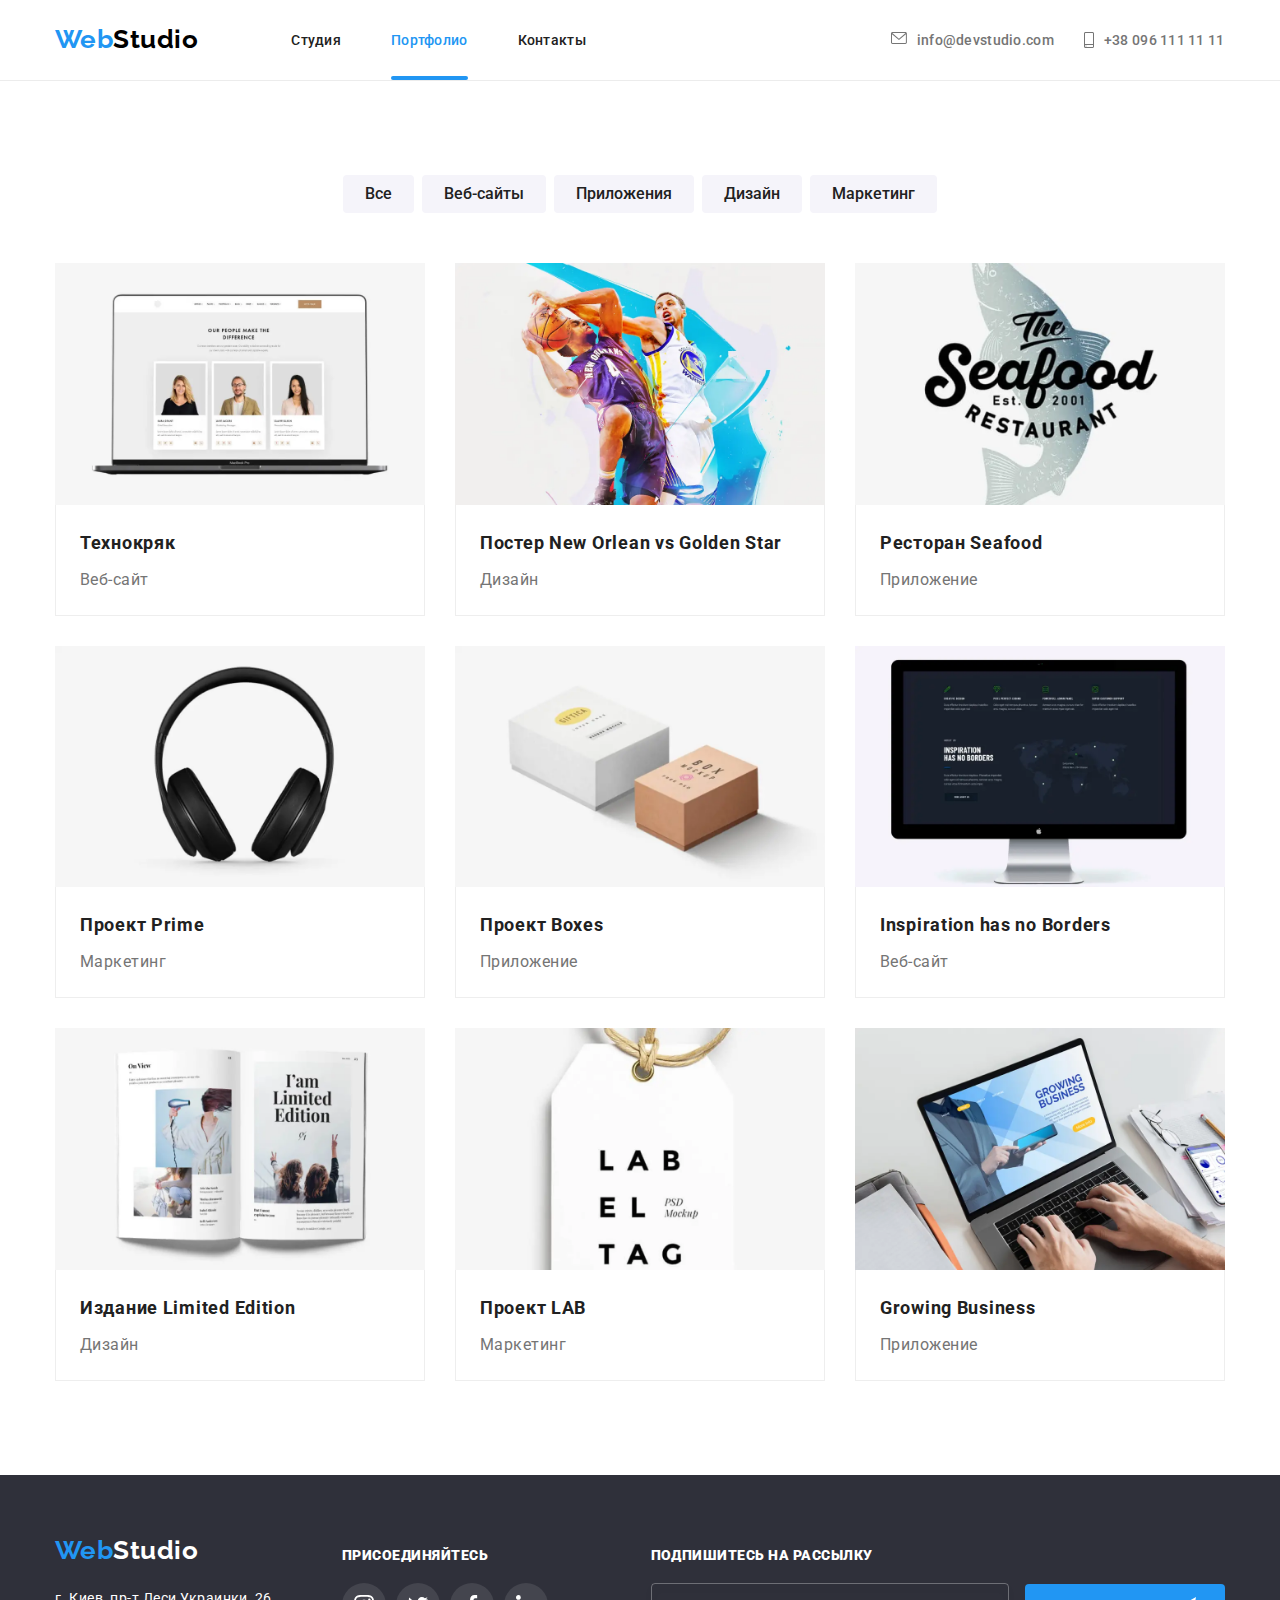
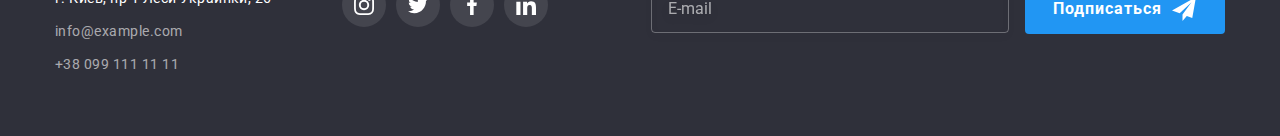
==== commit 65384db7: "finish portfolio" ====
--- a/portfolio.html
+++ b/portfolio.html
@@ -83,7 +83,17 @@
             <a class="link portfolio-link" href="" target="_blank" rel="noreferrer noopener"
               aria-label="Веб-сайт Технокряк">
               <div class="portfolio-wrapper">
-                <img src="./images/portfolio/tehnokryak.jpg" alt="Веб-сайт Технокряк" height="294" />
+                <picture>
+                  <source srcset="
+                                  ./images/portfolio/tehnokryak-450.webp 450w,
+                                  ./images/portfolio/tehnokryak-900.webp 900w                            
+                                  " type="image/webp">
+                  <img loading="lazy" srcset="                              
+                              ./images/portfolio/tehnokryak-450.jpg 450w,                              
+                              ./images/portfolio/tehnokryak-900.jpg 900w                               
+                              " src="./images/portfolio/tehnokryak.jpg" alt="Веб-сайт Технокряк" height="294"
+                    sizes="(min-width: 1200px) 25vw, (min-width: 768px) 50vw,  100vw" />
+                </picture>
                 <div class="overlay">
                   <p>
                     Технокряк это современная площадка распространения коронавируса. Компании используют эту платформу
@@ -103,7 +113,17 @@
             <a class="link portfolio-link" href="" target="_blank" rel="noreferrer noopener"
               aria-label="Дизайн постера под матч баскетбольных команд">
               <div class="portfolio-wrapper">
-                <img src="./images/portfolio/poster.jpg" alt="постер матча баскетбольных команд" height="294" />
+                <picture>
+                  <source srcset="
+                                  ./images/portfolio/poster-450.webp 450w,
+                                  ./images/portfolio/poster-900.webp 900w                            
+                                  " type="image/webp">
+                  <img loading="lazy" srcset="                              
+                              ./images/portfolio/poster-450.jpg 450w,                              
+                              ./images/portfolio/poster-900.jpg 900w                               
+                              " src="./images/portfolio/poster.jpg" alt="постер матча баскетбольных команд"
+                    height="294" sizes="(min-width: 1200px) 25vw, (min-width: 768px) 50vw,  100vw" />
+                </picture>
                 <div class="overlay">
                   <p>
                     Lorem ipsum dolor sit amet consectetur adipisicing elit. Nemo repellat commodi repudiandae sapiente
@@ -121,7 +141,17 @@
             <a class="link portfolio-link" href="" target="_blank" rel="noreferrer noopener"
               aria-label="разработка приложения для ресторана морской еды">
               <div class="portfolio-wrapper">
-                <img src="./images/portfolio/restaurant.jpg" alt="эмблема ресторана морской еды" height="294" />
+                <picture>
+                  <source srcset="
+                                  ./images/portfolio/restaurant-450.webp 450w,
+                                  ./images/portfolio/restaurant-900.webp 900w                            
+                                  " type="image/webp">
+                  <img loading="lazy" srcset="                              
+                              ./images/portfolio/restaurant-450.jpg 450w,                              
+                              ./images/portfolio/restaurant-900.jpg 900w                               
+                              " src="./images/portfolio/restaurant.jpg" alt="эмблема ресторана морской еды"
+                    height="294" sizes="(min-width: 1200px) 25vw, (min-width: 768px) 50vw,  100vw" />
+                </picture>
                 <div class="overlay">
                   <p>Lorem ipsum dolor sit, amet consectetur adipisicing elit. Possimus dolor eaque eum sapiente minima
                     ipsa odit! Unde laboriosam perferendis deleniti ex, fugit laborum! Debitis, voluptatem asperiores.
@@ -138,7 +168,17 @@
             <a class="link portfolio-link" href="" target="_blank" rel="noreferrer noopener"
               aria-label="разработка маркетинга для проекта прайм">
               <div class="portfolio-wrapper">
-                <img src="./images/portfolio/prime.jpg" alt="фото наушников" height="294" />
+                <picture>
+                  <source srcset="
+                                  ./images/portfolio/prime-450.webp 450w,
+                                  ./images/portfolio/prime-900.webp 900w                            
+                                  " type="image/webp">
+                  <img loading="lazy" srcset="                              
+                              ./images/portfolio/prime-450.jpg 450w,                              
+                              ./images/portfolio/prime-900.jpg 900w                               
+                              " src="./images/portfolio/prime.jpg" alt="фото наушников" height="294"
+                    sizes="(min-width: 1200px) 25vw, (min-width: 768px) 50vw,  100vw" />
+                </picture>
                 <div class="overlay">
                   <p>Lorem ipsum dolor sit amet consectetur adipisicing elit. Dolor, excepturi error aspernatur,
                     voluptatibus, deleniti nihil in voluptate ex sunt earum iste minus consequuntur nam quidem repellat.
@@ -155,7 +195,17 @@
             <a class="link portfolio-link" href="" target="_blank" rel="noreferrer noopener"
               aria-label="разработка приложения для дизайна коробок">
               <div class="portfolio-wrapper">
-                <img src="./images/portfolio/boxes.jpg" alt="фото дизайнерский коробок" height="294" />
+                <picture>
+                  <source srcset="
+                                  ./images/portfolio/boxes-450.webp 450w,
+                                  ./images/portfolio/boxes-900.webp 900w                            
+                                  " type="image/webp">
+                  <img loading="lazy" srcset="                              
+                              ./images/portfolio/boxes-450.jpg 450w,                              
+                              ./images/portfolio/boxes-900.jpg 900w                               
+                              " src="./images/portfolio/boxes.jpg" alt="фото дизайнерский коробок" height="294"
+                    sizes="(min-width: 1200px) 25vw, (min-width: 768px) 50vw,  100vw" />
+                </picture>
                 <div class="overlay">
                   <p>Lorem ipsum dolor sit amet consectetur adipisicing elit. Maxime repellendus consequatur quasi
                     beatae ea officiis debitis, ullam soluta. Quas atque est a fugit, sunt omnis assumenda?</p>
@@ -171,7 +221,17 @@
             <a class="link portfolio-link" href="" target="_blank" rel="noreferrer noopener"
               aria-label="разработка коропоративного вэб сайта">
               <div class="portfolio-wrapper">
-                <img src="./images/portfolio/inspiration.jpg" alt="разработка вэб сайта" height="294" />
+                <picture>
+                  <source srcset="
+                                  ./images/portfolio/inspiration-450.webp 450w,
+                                  ./images/portfolio/inspiration-900.webp 900w                            
+                                  " type="image/webp">
+                  <img loading="lazy" srcset="                              
+                              ./images/portfolio/inspiration-450.jpg 450w,                              
+                              ./images/portfolio/inspiration-900.jpg 900w                               
+                              " src="./images/portfolio/inspiration.jpg" alt="разработка вэб сайта" height="294"
+                    sizes="(min-width: 1200px) 25vw, (min-width: 768px) 50vw,  100vw" />
+                </picture>
                 <div class="overlay">
                   <p>Lorem ipsum dolor sit amet consectetur adipisicing elit. Nulla minus perferendis quos atque
                     similique veritatis pariatur temporibus id iste? Inventore earum dolore eum, quas ipsum dicta.</p>
@@ -186,7 +246,17 @@
           <li class="item">
             <a class="link portfolio-link" href="" target="_blank" aria-label="разработка дизайна книги">
               <div class="portfolio-wrapper">
-                <img src="./images/portfolio/limited-edition.jpg" alt="дизайн книги" height="294" />
+                <picture>
+                  <source srcset="
+                                  ./images/portfolio/limited-edition-450.webp 450w,
+                                  ./images/portfolio/limited-edition-900.webp 900w                            
+                                  " type="image/webp">
+                  <img loading="lazy" srcset="                              
+                              ./images/portfolio/limited-edition-450.jpg 450w,                              
+                              ./images/portfolio/limited-edition-900.jpg 900w                               
+                              " src="./images/portfolio/limited-edition.jpg" alt="дизайн книги" height="294"
+                    sizes="(min-width: 1200px) 25vw, (min-width: 768px) 50vw,  100vw" />
+                </picture>
                 <div class="overlay">
                   <p>Lorem ipsum dolor sit amet consectetur adipisicing elit. Ducimus, dolorum amet culpa totam porro
                     laborum distinctio reiciendis laboriosam ut maiores quo odit rerum beatae harum animi.</p>
@@ -202,7 +272,17 @@
             <a class="link portfolio-link" href="" target="_blank" rel="noreferrer noopener"
               aria-label="разработка маркетингового проэкта лаб">
               <div class="portfolio-wrapper">
-                <img src="./images/portfolio/lab.jpg" alt="дизайн маркетингового проекта" height="294" />
+                <picture>
+                  <source srcset="
+                                  ./images/portfolio/lab-450.webp 450w,
+                                  ./images/portfolio/lab-900.webp 900w                            
+                                  " type="image/webp">
+                  <img loading="lazy" srcset="                              
+                              ./images/portfolio/lab-450.jpg 450w,                              
+                              ./images/portfolio/lab-900.jpg 900w                               
+                              " src="./images/portfolio/lab.jpg" alt="дизайн маркетингового проекта" height="294"
+                    sizes="(min-width: 1200px) 25vw, (min-width: 768px) 50vw,  100vw" />
+                </picture>
                 <div class="overlay">
                   <p>Lorem ipsum dolor sit amet consectetur adipisicing elit. Vitae tenetur quis animi natus id quidem
                     ab dolor, iure rerum maiores quo sit unde incidunt fuga hic!</p>
@@ -218,8 +298,18 @@
             <a class="link portfolio-link" href="" target="_blank" rel="noreferrer noopener"
               aria-label="разработка бизнесс приложения">
               <div class="portfolio-wrapper">
-                <img src="./images/portfolio/crowing-business.jpg" alt="разработка приложения для бизнесса"
-                  height="294" />
+                <picture>
+                  <source srcset="
+                                  ./images/portfolio/crowing-business-450.webp 450w,
+                                  ./images/portfolio/crowing-business-900.webp 900w                            
+                                  " type="image/webp">
+                  <img loading="lazy" srcset="                              
+                              ./images/portfolio/crowing-business-450.jpg 450w,                              
+                              ./images/portfolio/crowing-business-900.jpg 900w                               
+                              " src="./images/portfolio/crowing-business.jpg" alt="разработка приложения для бизнесса"
+                    height="294" sizes="(min-width: 1200px) 25vw, (min-width: 768px) 50vw,  100vw" />
+                </picture>
+
                 <div class="overlay">
                   <p>Lorem ipsum dolor sit amet consectetur adipisicing elit. Incidunt modi consectetur, ad odio,
                     reiciendis non nobis accusamus quam voluptas distinctio ipsa. Eius qui nesciunt quisquam
--- a/css/portfolio.min.css
+++ b/css/portfolio.min.css
@@ -1,2 +1,2 @@
-body{font-family:"Roboto",sans-serif;font-style:normal;letter-spacing:0.03em}.container,.button{margin:0 auto}.visually-hidden{position:absolute;width:1px;height:1px;margin:-1px;border:0;padding:0;white-space:nowrap;clip-path:inset(100%);clip:rect(0 0 0 0);overflow:hidden}*,*::before,*::after{margin:0;padding:0}body{font-family:"Roboto",sans-serif}body.modal-open{overflow:hidden}img{display:block;max-width:100%;height:auto}.list{list-style:none}.link{text-decoration:none}.address{font-style:normal}.section{padding:60px 0;background-color:#fff}@media screen and (min-width: 1200px){.section{padding:94px 0}}.container{width:100%;padding:0 15px}@media screen and (min-width: 480px){.container{width:480px}}@media screen and (min-width: 768px){.container{width:768px}}@media screen and (min-width: 1200px){.container{width:1200px}}.logo{font-family:"Raleway",sans-serif;font-weight:700;font-size:24px;line-height:1.16667;color:#2196f3;text-decoration:none}@media screen and (min-width: 1200px){.logo{font-weight:700;font-size:26px;line-height:1.19231}}.logo-header{color:#000000}.logo-footer{color:#fff}.title{font-weight:700;font-size:28px;line-height:1.17857;text-align:center;color:#212121;margin-bottom:30px}@media screen and (min-width: 1200px){.title{font-weight:700;font-size:36px;line-height:1.16667;margin-bottom:50px}}.button{display:block;background-color:#2196f3;font-weight:700;font-size:16px;line-height:1.875;letter-spacing:0.06em;padding:10px 32px;border-radius:4px;border:none;color:#fff;cursor:pointer}.header{position:relative;border-bottom:1px solid #ececec;background-color:#fff}@media screen and (max-width: 767px){.header .logo{padding-top:16px;padding-bottom:16px}}@media screen and (min-width: 768px) and (max-width: 1199px){.header .logo{padding-top:26px;padding-bottom:26px;margin-right:88px}}@media screen and (min-width: 1200px){.header .logo{padding-top:24px;padding-bottom:25px;margin-right:93px}}.menu-button{display:block;margin-left:auto;outline:none;border:none;background-color:transparent}@media screen and (min-width: 768px){.menu-button{display:none}}.menu-button .icon-close-menu{display:none}.menu-button.is-open .icon-close-menu{display:block}.menu-button.is-open .icon-open-menu{display:none}.menu-container{background-color:#fff}@media screen and (max-width: 479px){.menu-container{padding:20px 46px}}@media screen and (min-width: 480px) and (max-width: 767px){.menu-container{padding:60px 140px}}@media screen and (max-width: 767px){.menu-container{display:none;position:absolute;top:100%;left:0;width:100%}.menu-container.is-open{display:block}}@media screen and (min-width: 768px){.menu-container{display:flex;align-items:center}}@media screen and (min-width: 1200px){.menu-container{justify-content:space-around}}.site-nav{display:flex}.list-nav .link{display:block;color:#212121;letter-spacing:0.02em;transition:color 250ms cubic-bezier(0.4, 0, 0.2, 1)}@media screen and (max-width: 767px){.list-nav .link{font-weight:500;font-size:18px;line-height:1.16667}}@media screen and (min-width: 768px){.list-nav .link{font-weight:500;font-size:14px;line-height:1.14286;padding-top:32px}}.list-nav .link.current{color:#2196f3}@media screen and (min-width: 768px){.list-nav .link.not-current{padding-bottom:32px}}.list-nav .link:hover,.list-nav .link:focus{color:#2196f3}@media screen and (max-width: 767px){.list-nav{text-align:center}}@media screen and (min-width: 768px){.list-nav{display:flex}}.list-nav .current::after{content:"";display:block;height:4px;width:100%;background-color:#2196f3;border-radius:2px}@media screen and (min-width: 768px){.list-nav .current::after{margin-top:28px}}@media screen and (min-width: 768px){.list-nav .item:not(:last-child){margin-right:50px}}@media screen and (min-width: 1200px){.address-list{display:flex;align-items:center}}.address-list .link{padding-top:20px;padding-bottom:20px;color:#757575;font-weight:500;font-size:14px;line-height:1.14286;letter-spacing:0.02em;transition:color 250ms cubic-bezier(0.4, 0, 0.2, 1)}.address-list .link:hover,.address-list .link:focus{color:#2196f3}.header-icon{margin-right:10px;fill:currentColor}.button-portfolio{display:block;color:#212121;background-color:#f5f4fa;font-weight:500;font-size:16px;line-height:1.625;padding:6px 22px;text-decoration:none;border-radius:4px;border:none;transition:background-color 250ms cubic-bezier(0.4, 0, 0.2, 1),color 250ms cubic-bezier(0.4, 0, 0.2, 1)}.button-portfolio:hover,.button-portfolio:focus{cursor:pointer;background-color:#2196f3;color:#fff}.portfolio-filtrs{display:flex;flex-wrap:wrap;justify-content:center}@media screen and (min-width: 768px){.portfolio-filtrs{margin-bottom:30px}}@media screen and (min-width: 1200px){.portfolio-filtrs{margin-bottom:50px}}@media screen and (max-width: 767px){.portfolio-filtrs .item:nth-child(n+4){margin-bottom:40px}.portfolio-filtrs .item:nth-child(-n+3){margin-bottom:21px}}.portfolio-filtrs .item:not(:last-child){margin-right:8px}@media screen and (max-width: 767px){.portfolio-list .item:not(:last-child){margin-bottom:30px}}@media screen and (min-width: 768px){.portfolio-list{display:flex;flex-wrap:wrap}}@media screen and (min-width: 768px) and (max-width: 1199px){.portfolio-list .item:nth-child(2n+1){margin-right:30px}.portfolio-list .item:nth-child(-n+8){margin-bottom:30px}}@media screen and (min-width: 768px){.portfolio-list .item{flex-basis:calc(100% / 2 - 15px)}}@media screen and (min-width: 1200px){.portfolio-list .item{flex-basis:calc(100% / 3 - 20px)}}@media screen and (min-width: 1200px){.portfolio-list .item:not(:nth-last-child(-n+3)){margin-bottom:30px}.portfolio-list .item:not(:nth-child(3n)){margin-right:30px}}.portfolio-title{margin-bottom:4px;font-weight:700;font-size:18px;line-height:2;letter-spacing:0.04em;color:#212121}.portfolio-subtitle{font-weight:400;font-size:16px;line-height:1.875;color:#757575}.portfolio-card{padding:20px 24px;border-left:1px solid #eeeeee;border-right:1px solid #eeeeee;border-bottom:1px solid #eeeeee}@media screen and (max-width: 1199px){.overlay{display:none}.overlay p{display:none}}@media screen and (min-width: 1200px){.overlay{position:absolute;top:0;left:0;right:0;bottom:0;transform:translateY(100%);transition:transform 250ms cubic-bezier(0.4, 0, 0.2, 1),opacity 250ms cubic-bezier(0.4, 0, 0.2, 1);opacity:0;pointer-events:none;padding:63px 24px;background-color:rgba(33,150,243,0.9)}.overlay p{font-weight:400;font-size:18px;line-height:1.55556;color:#fff}}.portfolio-link{transition:box-shadow 250ms cubic-bezier(0.4, 0, 0.2, 1)}.portfolio-link:hover,.portfolio-link:focus{display:block;box-shadow:0px 1px 1px rgba(0,0,0,0.12),0px 4px 4px rgba(0,0,0,0.06),1px 4px 6px rgba(0,0,0,0.16)}.portfolio-link:hover .overlay,.portfolio-link:focus .overlay{transform:translateY(0%);opacity:1}.portfolio-wrapper{position:relative;overflow:hidden}.footer{background-color:#2f303a;padding:60px 0}@media screen and (min-width: 1200px){.footer .container{display:flex;justify-content:space-between}}.footer .logo{display:block;margin-bottom:20px}.footer .item:not(:last-child){margin-bottom:8px}@media screen and (min-width: 1200px){.footer .item:not(:last-child){margin-bottom:9px}}.footer .link{font-weight:400;font-size:14px;line-height:1.71429;color:rgba(255,255,255,0.6)}.footer .map{color:#fff}@media screen and (max-width: 1199px){.footer-address{text-align:center;margin-bottom:60px}}@media screen and (min-width: 768px) and (max-width: 1199px){.footer-address{margin-left:60px}}@media screen and (min-width: 1200px){.footer-address{margin-right:70px}}.footer-subtitle{display:block;margin-bottom:20px;text-transform:uppercase;font-weight:700;font-size:14px;line-height:1.14286;color:#fff}.footer-list{display:flex;justify-content:center}@media screen and (max-width: 767px){.footer-social-list{text-align:center;margin-bottom:60px}}@media screen and (min-width: 768px) and (max-width: 1199px){.footer-social-list{text-align:center;margin-top:5px;margin-right:74px}}@media screen and (min-width: 1200px){.footer-social-list{margin-top:12px}}.footer-social-list .item:not(:last-child){margin-right:10px}.footer-social-link{display:flex;align-items:center;justify-content:center;width:44px;height:44px;background:rgba(255,255,255,0.1);border-radius:50%;transition:background-color 250ms cubic-bezier(0.4, 0, 0.2, 1)}.footer-social-link:hover,.footer-social-link:focus{background-color:#2196f3}.footer-link-svg{width:20px;height:20px;fill:#fff}@media screen and (max-width: 1199px){.footer-form{text-align:center}}@media screen and (min-width: 1200px){.footer-form{margin-top:12px}}@media screen and (min-width: 768px){.footer-wrap{display:flex}}@media screen and (min-width: 768px) and (max-width: 1199px){.footer-wrap{justify-content:space-between}}.footer-wrapper .form-input{height:50px;padding:15px 16px;background-color:transparent;border:1px solid rgba(255,255,255,0.3);filter:drop-shadow(0px 4px 4px rgba(0,0,0,0.15));border-radius:4px;color:#fff}@media screen and (max-width: 767px){.footer-wrapper .form-input{width:100%}}@media screen and (max-width: 1199px){.footer-wrapper .form-input{margin-bottom:20px}}@media screen and (min-width: 768px) and (max-width: 1199px){.footer-wrapper .form-input{width:450px}}@media screen and (min-width: 1200px){.footer-wrapper .form-input{width:358px;margin-right:12px}}.footer-wrapper .form-input::placeholder{color:rgba(255,255,255,0.6)}.footer-wrapper .form-input:focus{background-color:transparent;border:1px solid rgba(255,255,255,0.3);filter:drop-shadow(0px 4px 4px rgba(0,0,0,0.15));border-radius:4px;color:#fff}.footer-wrapper .button{width:200px;align-items:center;padding:10px 28px}@media screen and (max-width: 1199px){.footer-wrapper .button{display:flex}}@media screen and (min-width: 1200px){.footer-wrapper .button{display:inline-flex}}.footer-wrapper .button::after{content:"";width:24px;height:24px;background-image:url(../images/footer/icon-send.svg);background-repeat:no-repeat;margin-left:10px}
+body{font-family:"Roboto",sans-serif;font-style:normal;letter-spacing:0.03em}.container,.button{margin:0 auto}.visually-hidden{position:absolute;width:1px;height:1px;margin:-1px;border:0;padding:0;white-space:nowrap;clip-path:inset(100%);clip:rect(0 0 0 0);overflow:hidden}*,*::before,*::after{margin:0;padding:0}body{font-family:"Roboto",sans-serif}body.modal-open{overflow:hidden}img{display:block;max-width:100%;height:auto}.list{list-style:none}.link{text-decoration:none}.address{font-style:normal}.section{padding-top:60px;padding-bottom:60px;background-color:#fff}@media screen and (min-width: 1200px){.section{padding-top:94px;padding-bottom:94px}}.container{width:100%;padding-left:15px;padding-right:15px}@media screen and (min-width: 480px){.container{width:480px}}@media screen and (min-width: 768px){.container{width:768px}}@media screen and (min-width: 1200px){.container{width:1200px}}.logo{font-family:"Raleway",sans-serif;font-weight:700;font-size:24px;line-height:1.16667;color:#2196f3;text-decoration:none}@media screen and (min-width: 1200px){.logo{font-weight:700;font-size:26px;line-height:1.19231}}.logo-header{color:#000000}.logo-footer{color:#fff}.title{font-weight:700;font-size:28px;line-height:1.17857;text-align:center;color:#212121;margin-bottom:30px}@media screen and (min-width: 1200px){.title{font-weight:700;font-size:36px;line-height:1.16667;margin-bottom:50px}}.button{display:block;background-color:#2196f3;font-weight:700;font-size:16px;line-height:1.875;letter-spacing:0.06em;padding:10px 32px;border-radius:4px;border:none;color:#fff;cursor:pointer}.header{position:relative;border-bottom:1px solid #ececec;background-color:#fff}@media screen and (max-width: 767px){.header .logo{padding-top:16px;padding-bottom:16px}}@media screen and (min-width: 768px) and (max-width: 1199px){.header .logo{padding-top:26px;padding-bottom:26px;margin-right:88px}}@media screen and (min-width: 1200px){.header .logo{padding-top:24px;padding-bottom:25px;margin-right:93px}}.menu-button{display:block;margin-left:auto;outline:none;border:none;background-color:transparent}@media screen and (min-width: 768px){.menu-button{display:none}}.menu-button .icon-close-menu{display:none}.menu-button.is-open .icon-close-menu{display:block}.menu-button.is-open .icon-open-menu{display:none}.menu-container{background-color:#fff}@media screen and (max-width: 479px){.menu-container{padding:50px 60px}}@media screen and (min-width: 480px) and (max-width: 767px){.menu-container{padding:60px 140px}}@media screen and (max-width: 767px){.menu-container{display:none;position:absolute;top:100%;left:0;width:100%}.menu-container.is-open{display:block}}@media screen and (min-width: 768px){.menu-container{display:flex}}.site-nav{display:flex}.list-nav .link{display:block;color:#212121;letter-spacing:0.02em;transition:color 250ms cubic-bezier(0.4, 0, 0.2, 1)}@media screen and (max-width: 767px){.list-nav .link{font-weight:500;font-size:18px;line-height:1.16667}}@media screen and (min-width: 768px){.list-nav .link{font-weight:500;font-size:14px;line-height:1.14286;padding-top:32px}}.list-nav .link.current{color:#2196f3}@media screen and (min-width: 768px){.list-nav .link.not-current{padding-bottom:32px}}.list-nav .link:hover,.list-nav .link:focus{color:#2196f3}@media screen and (max-width: 767px){.list-nav{text-align:center}}@media screen and (min-width: 768px){.list-nav{display:flex}}.list-nav .current::after{content:"";display:block;height:4px;width:100%;background-color:#2196f3;border-radius:2px}@media screen and (max-width: 767px){.list-nav .current::after{margin-top:8px;max-width:60px;margin-left:auto;margin-right:auto}}@media screen and (min-width: 768px){.list-nav .current::after{margin-top:28px}}@media screen and (max-width: 767px){.list-nav .item:not(:last-child){margin-bottom:40px}}@media screen and (min-width: 768px){.list-nav .item:not(:last-child){margin-right:50px}}@media screen and (min-width: 768px){.navigation{margin-right:84px}}@media screen and (min-width: 1200px){.navigation{margin-right:305px}}@media screen and (max-width: 767px){.contacts{margin-top:60px}}@media screen and (min-width: 768px) and (max-width: 1199px){.contacts{margin-top:21px}}@media screen and (max-width: 767px){.address-list .item:not(:last-child){margin-bottom:16px}}@media screen and (min-width: 768px) and (max-width: 1199px){.address-list .item:not(:last-child){margin-bottom:10px}}@media screen and (min-width: 1200px){.address-list{display:flex}}@media screen and (min-width: 1200px){.address-list .item:not(:last-child){margin-right:30px}}.address-list .link{display:flex;color:#757575;letter-spacing:0.02em;transition:color 250ms cubic-bezier(0.4, 0, 0.2, 1)}@media screen and (max-width: 767px){.address-list .link{font-weight:500;font-size:18px;line-height:1.16667}}@media screen and (min-width: 768px){.address-list .link{font-weight:500;font-size:12px;line-height:1.16667}}@media screen and (min-width: 1200px){.address-list .link{font-weight:500;font-size:14px;line-height:1.14286;padding-top:32px;padding-bottom:32px}}.address-list .link:hover,.address-list .link:focus{color:#2196f3}.header-icon{margin-right:10px;fill:currentColor}.button-portfolio{display:block;color:#212121;background-color:#f5f4fa;font-weight:500;font-size:16px;line-height:1.625;padding:6px 22px;text-decoration:none;border-radius:4px;border:none;transition:background-color 250ms cubic-bezier(0.4, 0, 0.2, 1),color 250ms cubic-bezier(0.4, 0, 0.2, 1)}.button-portfolio:hover,.button-portfolio:focus{cursor:pointer;background-color:#2196f3;color:#fff}.portfolio-filtrs{display:flex;flex-wrap:wrap;justify-content:center}@media screen and (min-width: 768px){.portfolio-filtrs{margin-bottom:30px}}@media screen and (min-width: 1200px){.portfolio-filtrs{margin-bottom:50px}}@media screen and (max-width: 767px){.portfolio-filtrs .item:nth-child(n+4){margin-bottom:40px}.portfolio-filtrs .item:nth-child(-n+3){margin-bottom:21px}}.portfolio-filtrs .item:not(:last-child){margin-right:8px}@media screen and (max-width: 767px){.portfolio-list .item:not(:last-child){margin-bottom:30px}}@media screen and (min-width: 768px){.portfolio-list{display:flex;flex-wrap:wrap}}@media screen and (min-width: 768px) and (max-width: 1199px){.portfolio-list .item:nth-child(2n+1){margin-right:30px}.portfolio-list .item:nth-child(-n+8){margin-bottom:30px}}@media screen and (min-width: 768px){.portfolio-list .item{flex-basis:calc(100% / 2 - 15px)}}@media screen and (min-width: 1200px){.portfolio-list .item{flex-basis:calc(100% / 3 - 20px)}}@media screen and (min-width: 1200px){.portfolio-list .item:not(:nth-last-child(-n+3)){margin-bottom:30px}.portfolio-list .item:not(:nth-child(3n)){margin-right:30px}}.portfolio-title{margin-bottom:4px;font-weight:700;font-size:18px;line-height:2;letter-spacing:0.04em;color:#212121}.portfolio-subtitle{font-weight:400;font-size:16px;line-height:1.875;color:#757575}.portfolio-card{padding:20px 24px;border-left:1px solid #eeeeee;border-right:1px solid #eeeeee;border-bottom:1px solid #eeeeee}@media screen and (max-width: 1199px){.overlay{display:none}.overlay p{display:none}}@media screen and (min-width: 1200px){.overlay{position:absolute;top:0;left:0;right:0;bottom:0;transform:translateY(100%);transition:transform 250ms cubic-bezier(0.4, 0, 0.2, 1),opacity 250ms cubic-bezier(0.4, 0, 0.2, 1);opacity:0;pointer-events:none;padding:63px 24px;background-color:rgba(33,150,243,0.9)}.overlay p{font-weight:400;font-size:18px;line-height:1.55556;color:#fff}}.portfolio-link{transition:box-shadow 250ms cubic-bezier(0.4, 0, 0.2, 1)}.portfolio-link:hover,.portfolio-link:focus{display:block;box-shadow:0px 1px 1px rgba(0,0,0,0.12),0px 4px 4px rgba(0,0,0,0.06),1px 4px 6px rgba(0,0,0,0.16)}.portfolio-link:hover .overlay,.portfolio-link:focus .overlay{transform:translateY(0%);opacity:1}.portfolio-wrapper{position:relative;overflow:hidden}.footer{background-color:#2f303a;padding:60px 0}@media screen and (min-width: 1200px){.footer .container{display:flex;justify-content:space-between}}.footer .logo{display:block;margin-bottom:20px}.footer .item:not(:last-child){margin-bottom:8px}@media screen and (min-width: 1200px){.footer .item:not(:last-child){margin-bottom:9px}}.footer .link{font-weight:400;font-size:14px;line-height:1.71429;color:rgba(255,255,255,0.6)}.footer .map{color:#fff}@media screen and (max-width: 1199px){.footer-address{text-align:center;margin-bottom:60px}}@media screen and (min-width: 768px) and (max-width: 1199px){.footer-address{margin-left:60px}}@media screen and (min-width: 1200px){.footer-address{margin-right:70px}}.footer-subtitle{display:block;margin-bottom:20px;text-transform:uppercase;font-weight:700;font-size:14px;line-height:1.14286;color:#fff}.footer-list{display:flex;justify-content:center}@media screen and (max-width: 767px){.footer-social-list{text-align:center;margin-bottom:60px}}@media screen and (min-width: 768px) and (max-width: 1199px){.footer-social-list{text-align:center;margin-top:5px;margin-right:74px}}@media screen and (min-width: 1200px){.footer-social-list{margin-top:12px}}.footer-social-list .item:not(:last-child){margin-right:10px}.footer-social-link{display:flex;align-items:center;justify-content:center;width:44px;height:44px;background:rgba(255,255,255,0.1);border-radius:50%;transition:background-color 250ms cubic-bezier(0.4, 0, 0.2, 1)}.footer-social-link:hover,.footer-social-link:focus{background-color:#2196f3}.footer-link-svg{width:20px;height:20px;fill:#fff}@media screen and (max-width: 1199px){.footer-form{text-align:center}}@media screen and (min-width: 1200px){.footer-form{margin-top:12px}}@media screen and (min-width: 768px){.footer-wrap{display:flex}}@media screen and (min-width: 768px) and (max-width: 1199px){.footer-wrap{justify-content:space-between}}.footer-wrapper .form-input{height:50px;padding:15px 16px;background-color:transparent;border:1px solid rgba(255,255,255,0.3);filter:drop-shadow(0px 4px 4px rgba(0,0,0,0.15));border-radius:4px;color:#fff}@media screen and (max-width: 767px){.footer-wrapper .form-input{width:100%}}@media screen and (max-width: 1199px){.footer-wrapper .form-input{margin-bottom:20px}}@media screen and (min-width: 768px) and (max-width: 1199px){.footer-wrapper .form-input{width:450px}}@media screen and (min-width: 1200px){.footer-wrapper .form-input{width:358px;margin-right:12px}}.footer-wrapper .form-input::placeholder{color:rgba(255,255,255,0.6)}.footer-wrapper .form-input:focus{background-color:transparent;border:1px solid rgba(255,255,255,0.3);filter:drop-shadow(0px 4px 4px rgba(0,0,0,0.15));border-radius:4px;color:#fff}.footer-wrapper .button{width:200px;align-items:center;padding:10px 28px}@media screen and (max-width: 1199px){.footer-wrapper .button{display:flex}}@media screen and (min-width: 1200px){.footer-wrapper .button{display:inline-flex}}.footer-wrapper .button::after{content:"";width:24px;height:24px;background-image:url(../images/footer/icon-send.svg);background-repeat:no-repeat;margin-left:10px}
 /*# sourceMappingURL=portfolio.min.css.map */